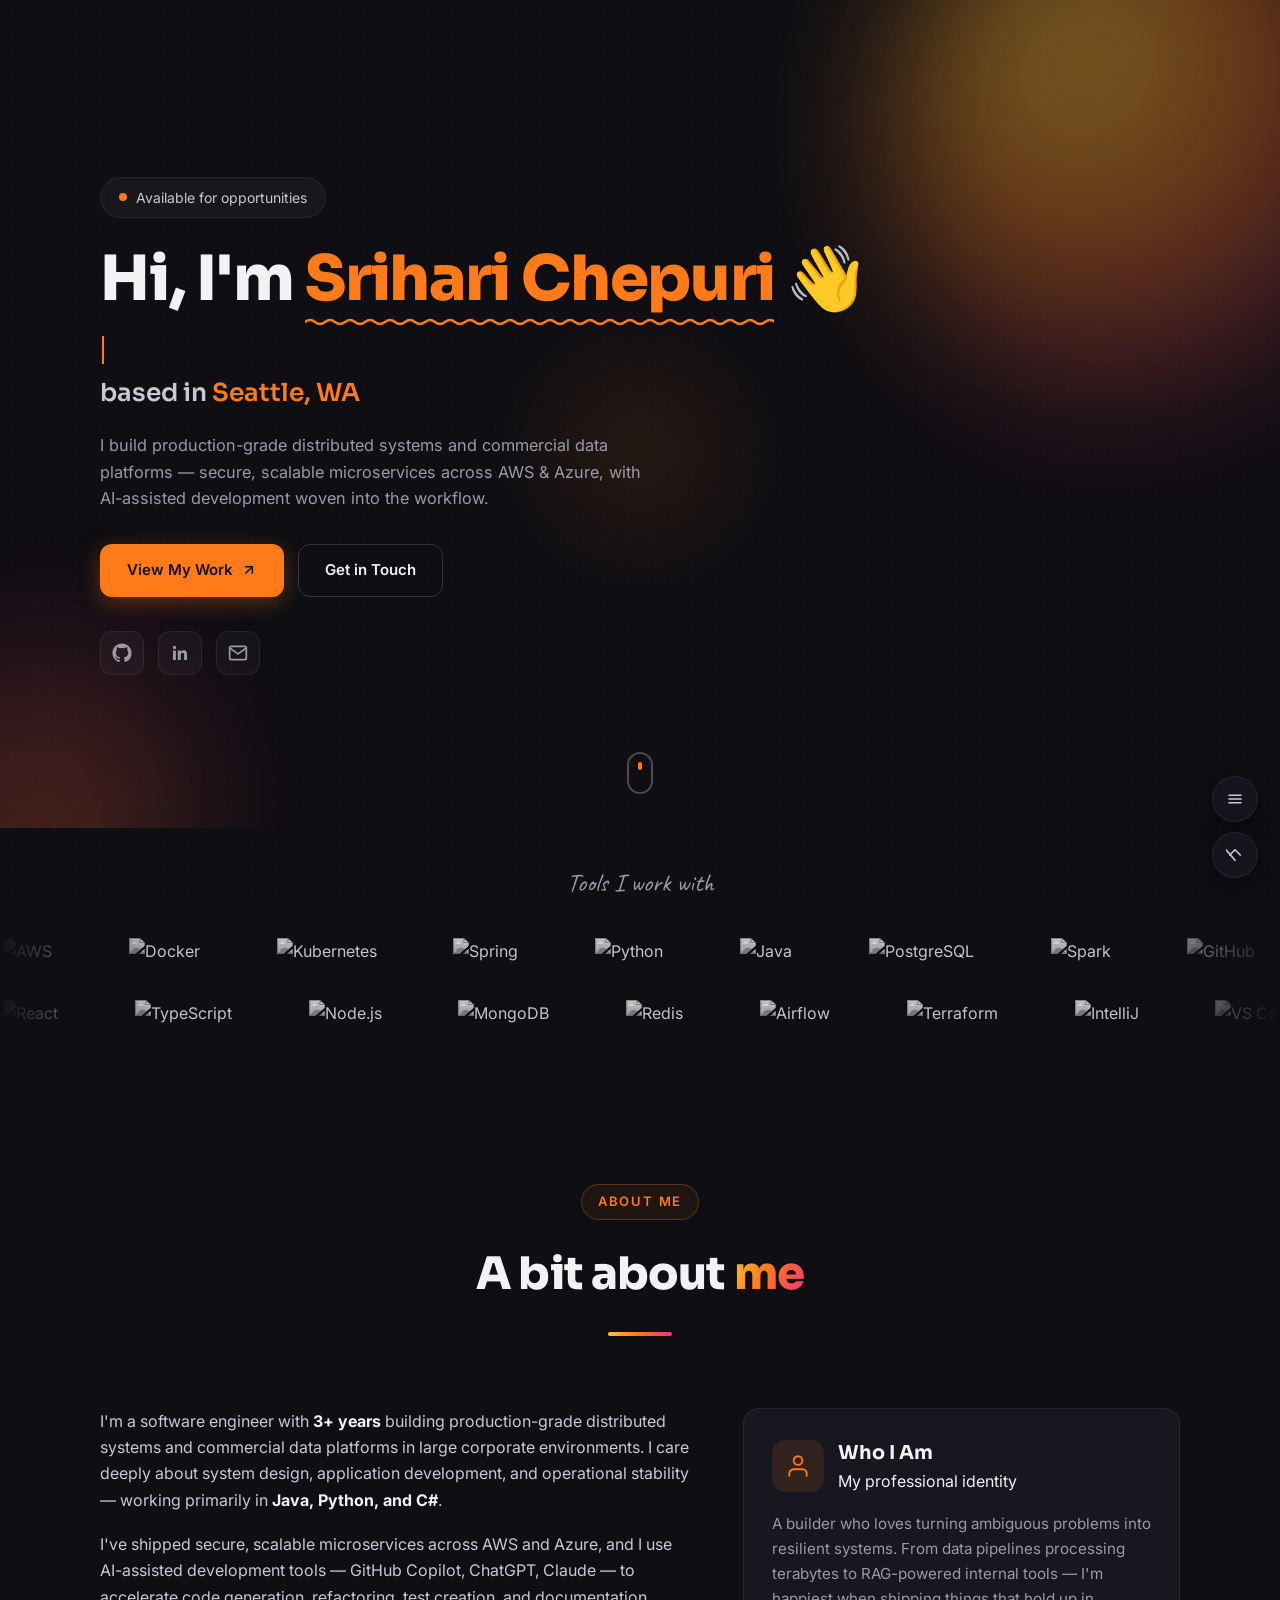
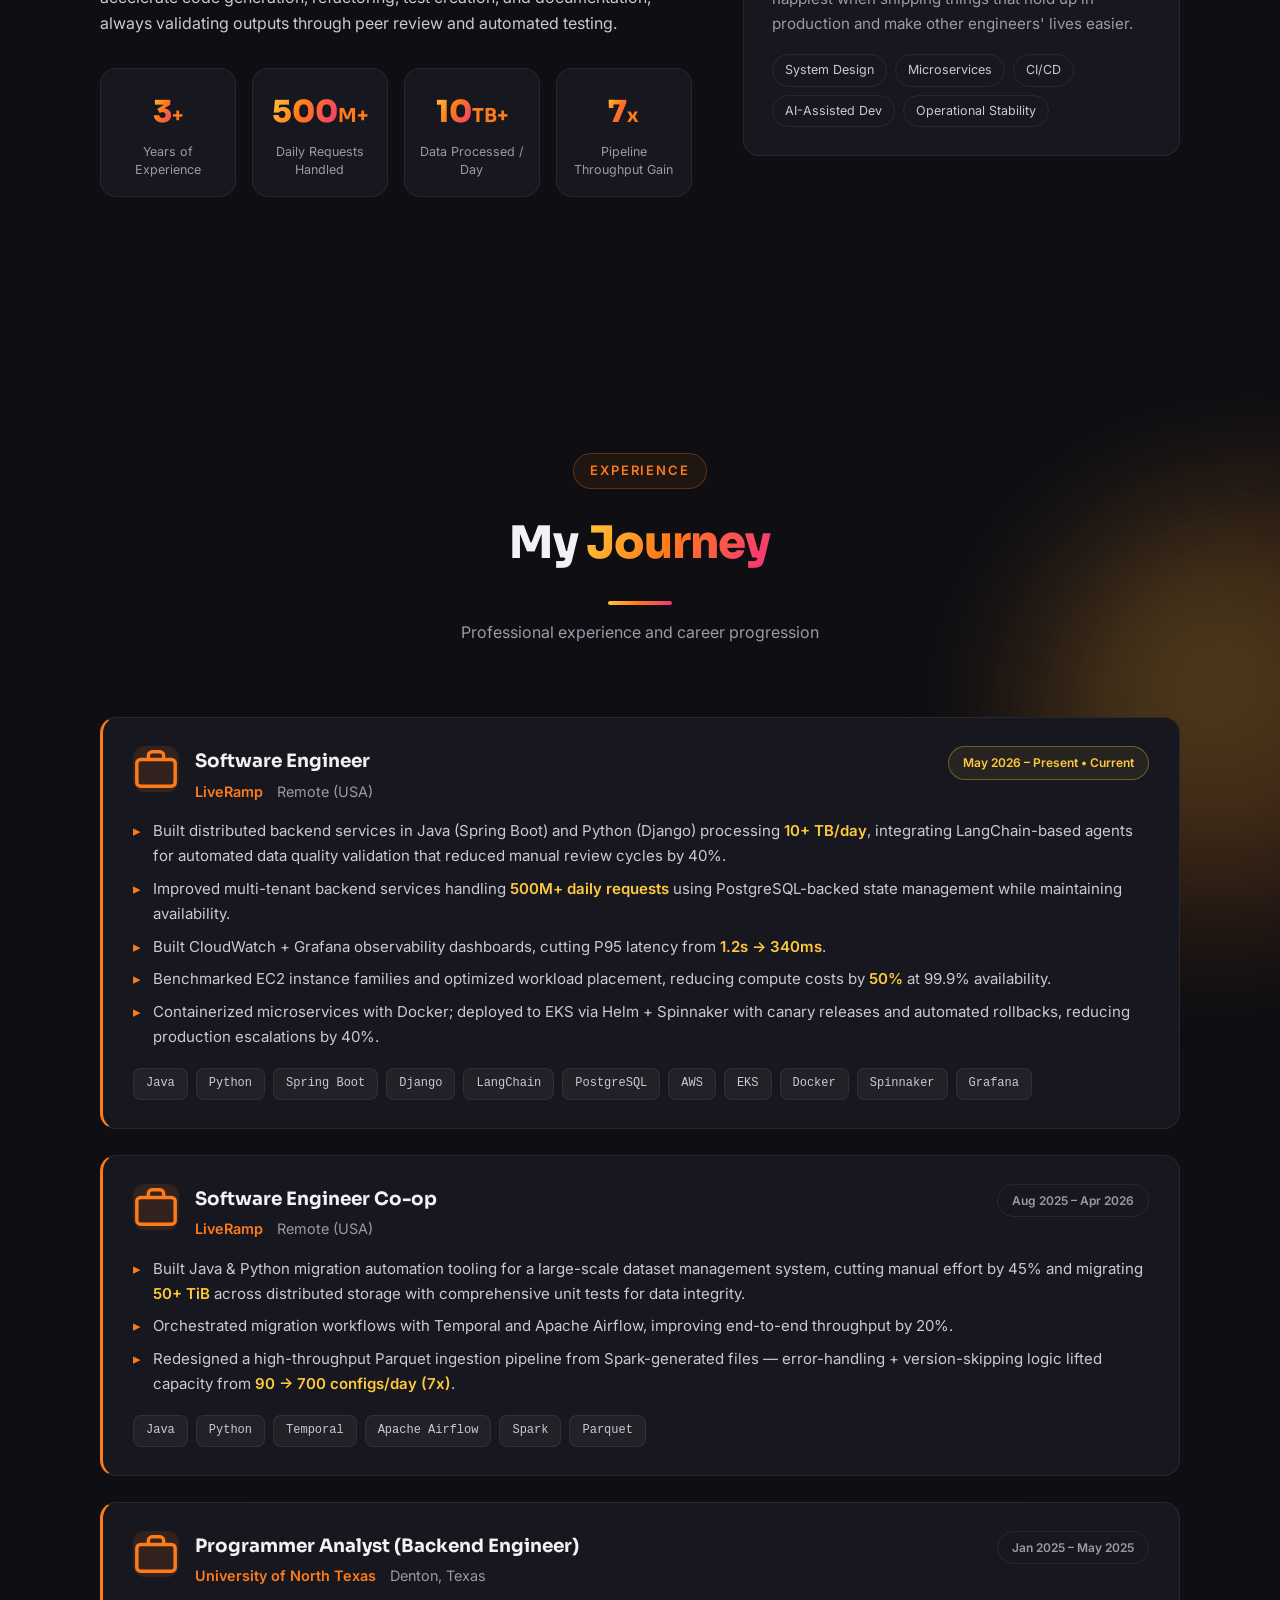
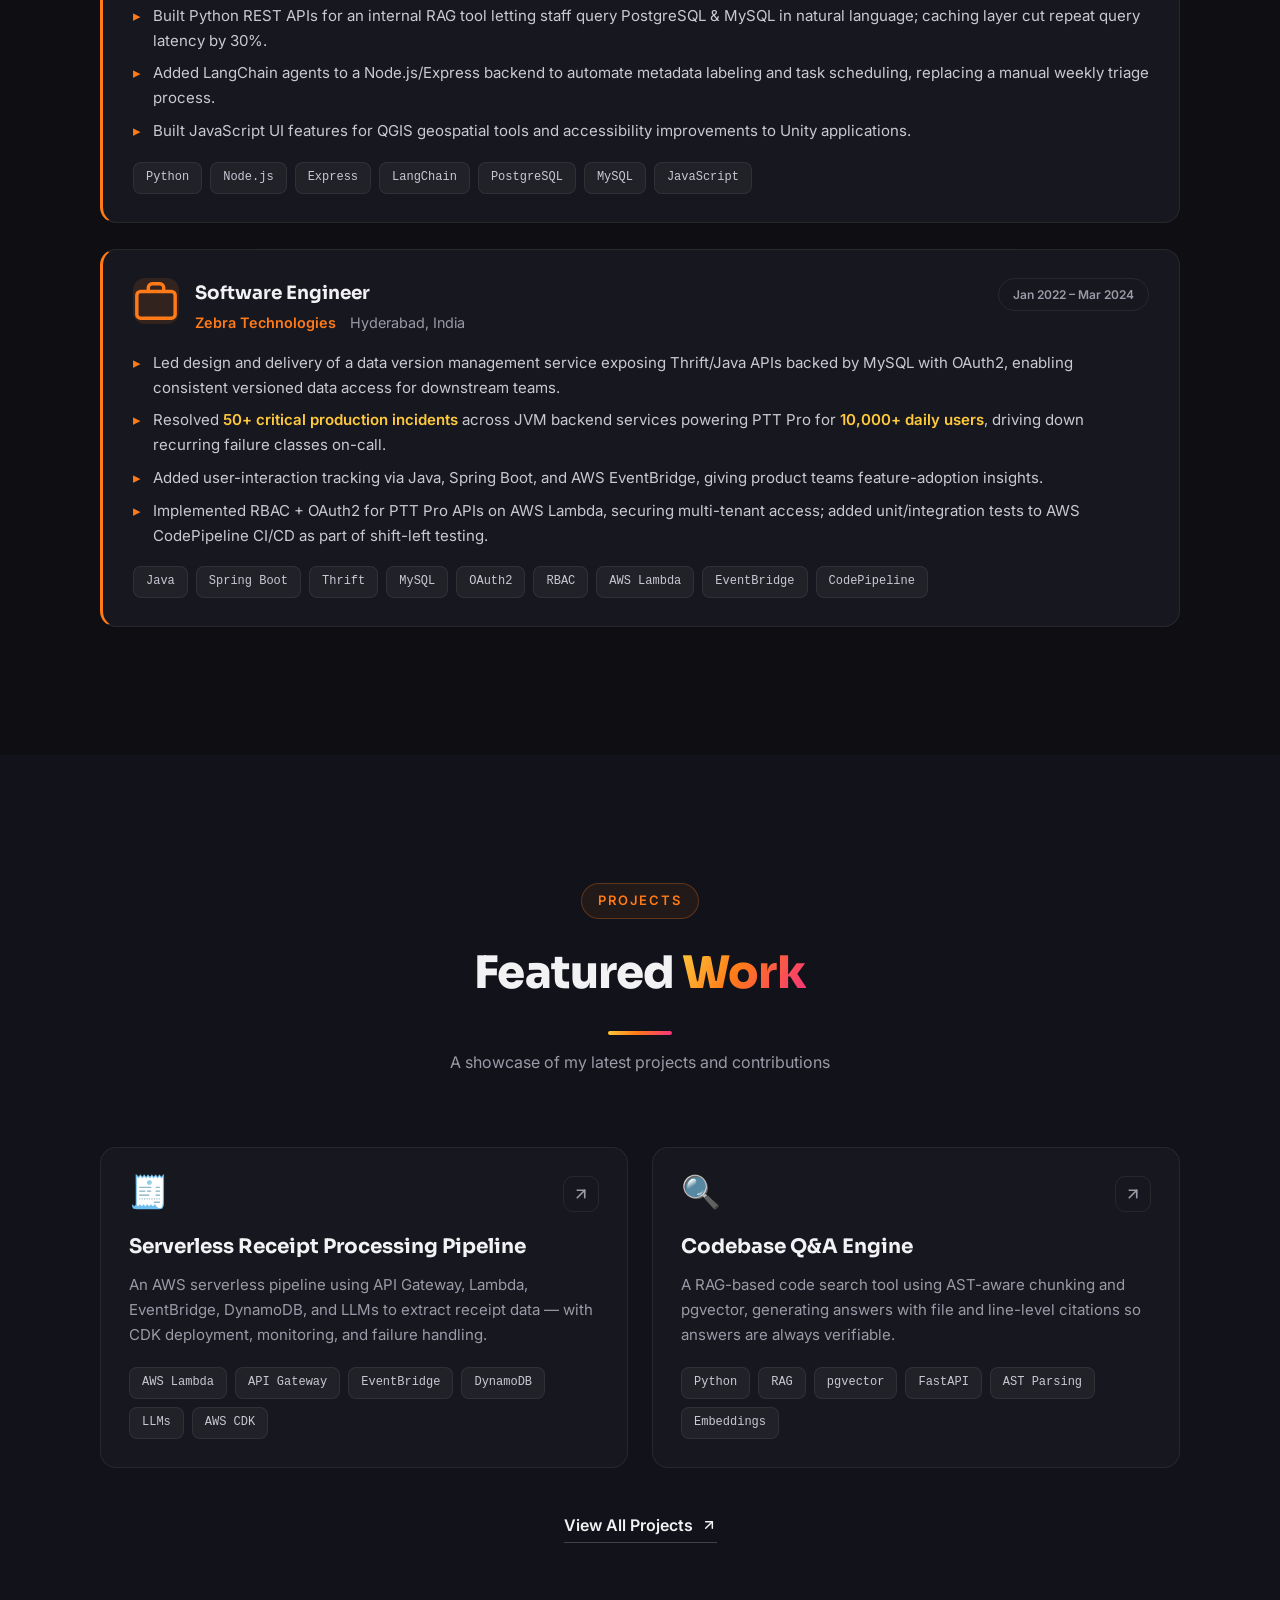
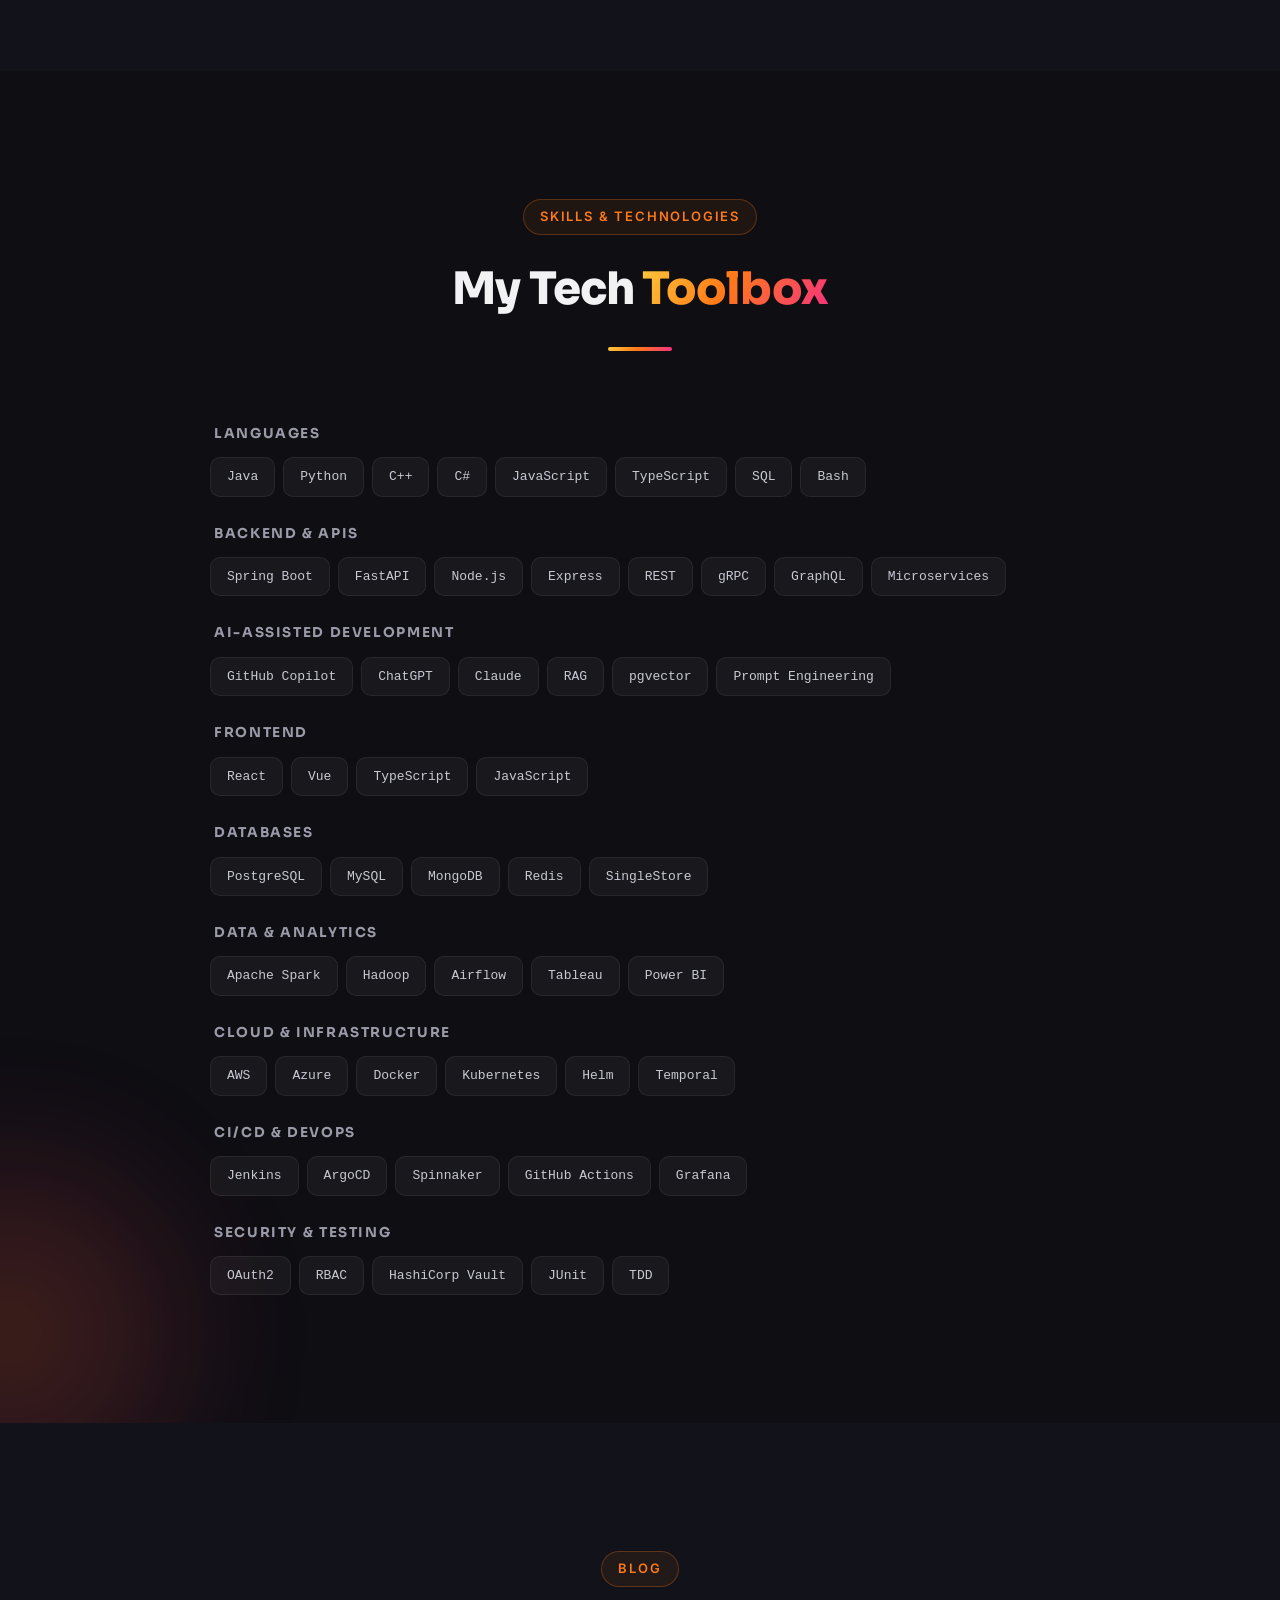
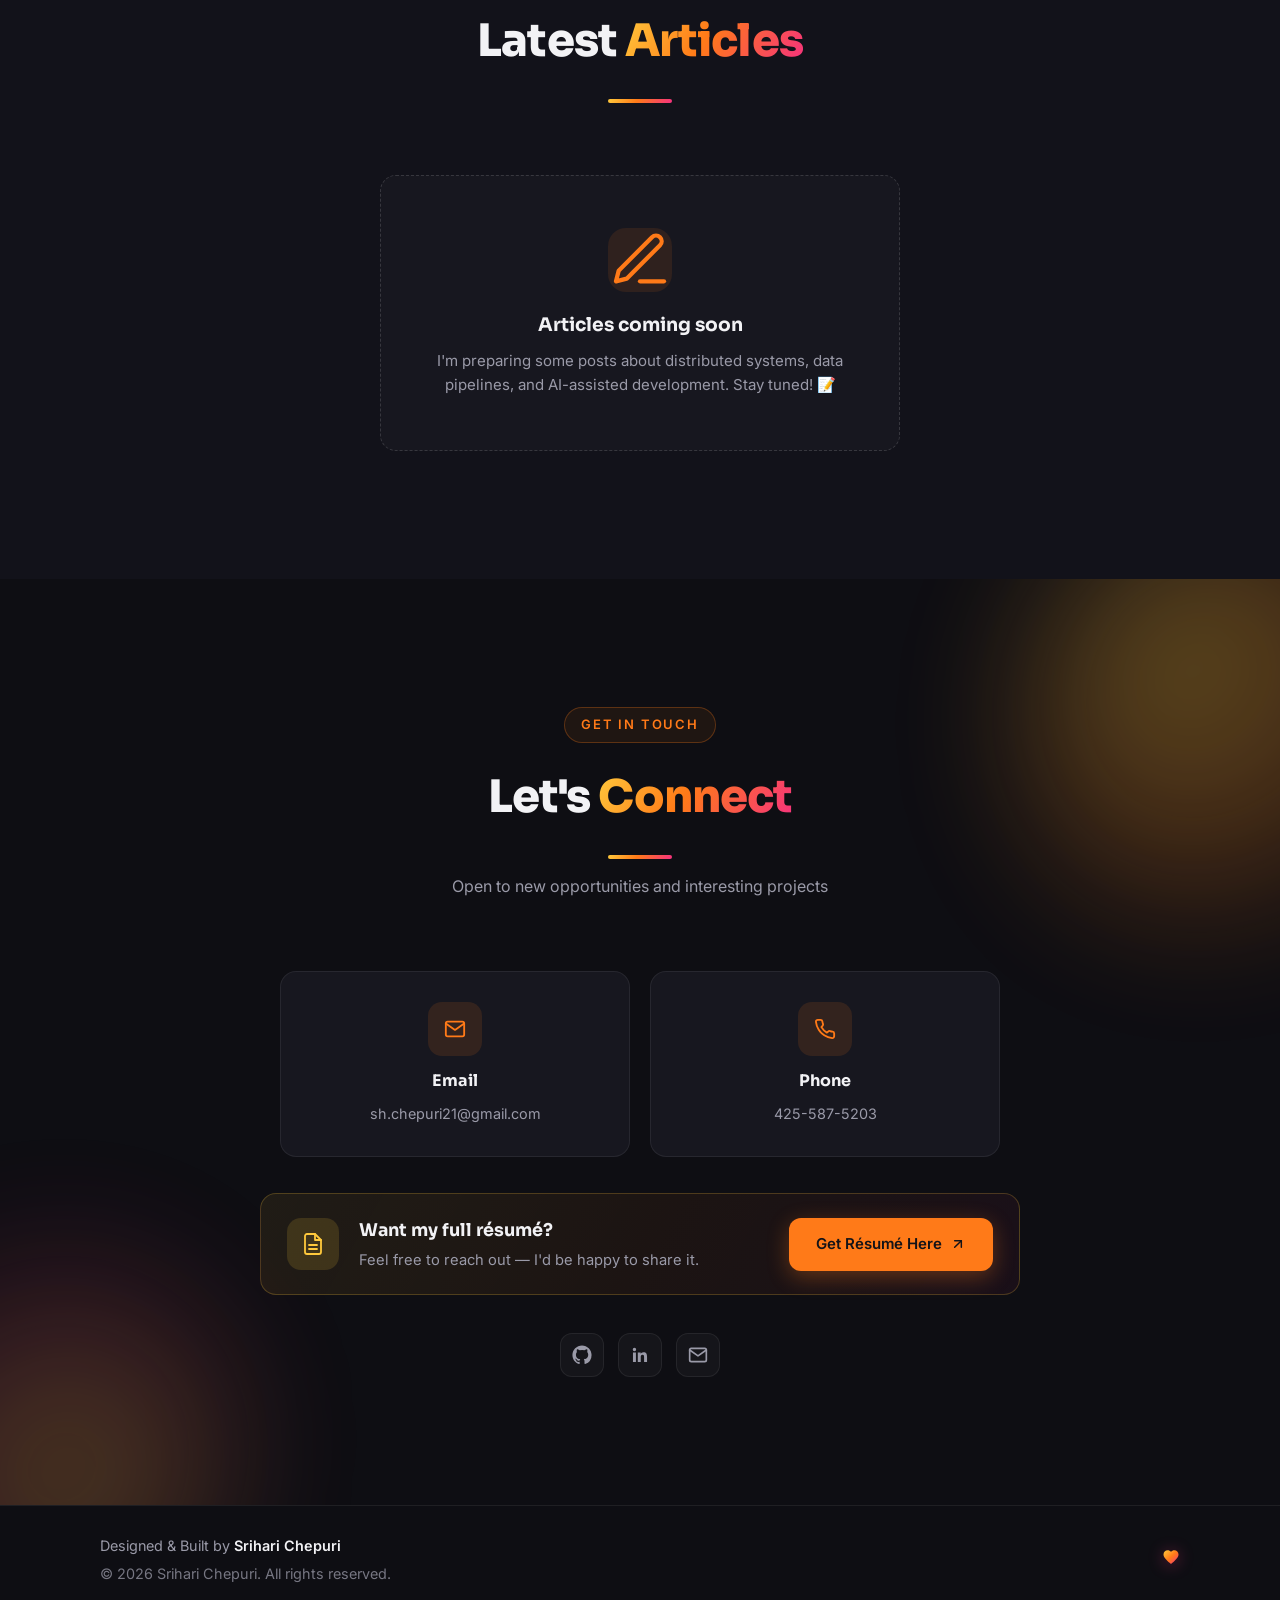
==== index.html @ 672c02c0 "Add personal portfolio website Dark-themed portfolio with: - Animated intro (hello → name morph) - I" ====
<!DOCTYPE html>
<html lang="en">
<head>
<meta charset="UTF-8" />
<meta name="viewport" content="width=device-width, initial-scale=1.0" />
<title>Srihari Chepuri — Software Engineer</title>
<meta name="description" content="Srihari Chepuri — Software Engineer building distributed systems, data platforms, and AI-powered developer tools." />
<link rel="preconnect" href="https://fonts.googleapis.com" />
<link rel="preconnect" href="https://fonts.gstatic.com" crossorigin />
<link href="https://fonts.googleapis.com/css2?family=Sora:wght@400;600;700;800&family=Inter:wght@400;500;600&family=Caveat:wght@600;700&family=Playfair+Display:ital,wght@1,500;1,600&display=swap" rel="stylesheet" />
<link rel="stylesheet" href="styles.css" />
<script src="https://cdn.jsdelivr.net/npm/three@0.160.0/build/three.min.js" defer></script>
<script src="main.js" defer></script>
</head>
<body>

<!-- ===================== INTRO OVERLAY ===================== -->
<div class="intro" id="intro" aria-hidden="true">
  <div class="intro-word">
    <span class="intro-hello">
      <span class="ih-char" style="--i:0">h</span><span class="ih-char" style="--i:1">e</span><span class="ih-char" style="--i:2">l</span><span class="ih-char" style="--i:3">l</span><span class="ih-char" style="--i:4">o</span><span class="ih-dot" style="--i:5">.</span>
    </span>
    <span class="intro-name">
      <span class="in-part in-first">Srihari</span>
      <span class="in-part in-last">Chepuri</span>
    </span>
  </div>
  <div class="intro-hint">click to skip</div>
  <div class="intro-curtain"></div>
</div>

<!-- cursor glow -->
<div class="cursor-glow" aria-hidden="true"></div>

<!-- scroll progress -->
<div class="scroll-progress" aria-hidden="true"><span></span></div>

<!-- ===================== HERO / PROFILE ===================== -->
<header class="hero" id="home">
  <div class="orb orb-hero-right" aria-hidden="true"></div>
  <div class="orb orb-hero-left" aria-hidden="true"></div>
  <canvas id="torus" aria-hidden="true"></canvas>

  <div class="container hero-inner">
    <div class="badge reveal">
      <span class="badge-dot"></span>
      Available for opportunities
    </div>

    <h1 class="hero-title reveal" data-delay="1">
      Hi, I'm <span class="accent"><span class="wiggle">Srihari Chepuri</span></span> <span class="wave">👋</span>
    </h1>

    <p class="hero-role reveal" data-delay="2">
      <span class="typed-wrap"><span id="typed"></span><span class="caret"></span></span><br/>
      based in <span class="accent-soft">Seattle, WA</span>
    </p>

    <p class="hero-blurb reveal" data-delay="2">
      I build production-grade distributed systems and commercial data platforms — secure, scalable
      microservices across AWS &amp; Azure, with AI-assisted development woven into the workflow.
    </p>

    <div class="hero-ctas reveal" data-delay="3">
      <a href="#projects" class="btn btn-primary">
        View My Work
        <svg viewBox="0 0 24 24" width="16" height="16" fill="none" stroke="currentColor" stroke-width="2.2" stroke-linecap="round" stroke-linejoin="round"><line x1="7" y1="17" x2="17" y2="7"/><polyline points="7 7 17 7 17 17"/></svg>
      </a>
      <a href="#contact" class="btn btn-ghost">Get in Touch</a>
    </div>

    <div class="socials reveal" data-delay="4">
      <a href="https://github.com/sriharichepuri21" target="_blank" rel="noopener" aria-label="GitHub" title="GitHub">
        <svg viewBox="0 0 24 24" width="20" height="20" fill="currentColor"><path d="M12 .5C5.65.5.5 5.65.5 12c0 5.08 3.29 9.39 7.86 10.91.58.11.79-.25.79-.55v-2.15c-3.2.7-3.87-1.36-3.87-1.36-.52-1.33-1.28-1.68-1.28-1.68-1.05-.72.08-.7.08-.7 1.16.08 1.77 1.19 1.77 1.19 1.03 1.77 2.7 1.26 3.36.96.1-.75.4-1.26.73-1.55-2.55-.29-5.23-1.28-5.23-5.68 0-1.26.45-2.29 1.19-3.1-.12-.29-.52-1.46.11-3.05 0 0 .97-.31 3.18 1.18a11.08 11.08 0 0 1 5.8 0c2.2-1.49 3.17-1.18 3.17-1.18.63 1.59.23 2.76.11 3.05.74.81 1.19 1.84 1.19 3.1 0 4.41-2.69 5.38-5.25 5.67.41.35.78 1.05.78 2.12v3.14c0 .3.2.67.8.55A11.51 11.51 0 0 0 23.5 12C23.5 5.65 18.35.5 12 .5z"/></svg>
      </a>
      <a href="https://www.linkedin.com/in/sri-hari-417b191a1" target="_blank" rel="noopener" aria-label="LinkedIn" title="LinkedIn">
        <svg viewBox="0 0 24 24" width="20" height="20" fill="currentColor"><path d="M20.45 20.45h-3.55v-5.57c0-1.33-.03-3.04-1.85-3.04-1.85 0-2.14 1.45-2.14 2.94v5.67H9.36V9h3.41v1.56h.05c.47-.9 1.63-1.85 3.36-1.85 3.6 0 4.27 2.37 4.27 5.46v6.28zM5.34 7.43a2.06 2.06 0 1 1 0-4.12 2.06 2.06 0 0 1 0 4.12zM7.12 20.45H3.56V9h3.56v11.45z"/></svg>
      </a>
      <a href="mailto:sh.chepuri21@gmail.com" aria-label="Email" title="Email">
        <svg viewBox="0 0 24 24" width="20" height="20" fill="none" stroke="currentColor" stroke-width="2" stroke-linecap="round" stroke-linejoin="round"><rect x="2" y="4" width="20" height="16" rx="2"/><polyline points="22,6 12,13 2,6"/></svg>
      </a>
    </div>
  </div>

  <a href="#about" class="scroll-hint" aria-label="Scroll down"><span></span></a>
</header>

<main>

<!-- ===================== TECH MARQUEE ===================== -->
<section class="marquee-section" aria-label="Tools I work with">
  <p class="marquee-label">Tools I work with</p>
  <div class="marquee marquee-left">
    <div class="marquee-track">
      <img src="https://cdn.simpleicons.org/amazonwebservices/c9c9d4" alt="AWS" loading="lazy"/>
      <img src="https://cdn.simpleicons.org/docker/c9c9d4" alt="Docker" loading="lazy"/>
      <img src="https://cdn.simpleicons.org/kubernetes/c9c9d4" alt="Kubernetes" loading="lazy"/>
      <img src="https://cdn.simpleicons.org/spring/c9c9d4" alt="Spring" loading="lazy"/>
      <img src="https://cdn.simpleicons.org/python/c9c9d4" alt="Python" loading="lazy"/>
      <img src="https://cdn.simpleicons.org/openjdk/c9c9d4" alt="Java" loading="lazy"/>
      <img src="https://cdn.simpleicons.org/postgresql/c9c9d4" alt="PostgreSQL" loading="lazy"/>
      <img src="https://cdn.simpleicons.org/apachespark/c9c9d4" alt="Spark" loading="lazy"/>
      <img src="https://cdn.simpleicons.org/github/c9c9d4" alt="GitHub" loading="lazy"/>
      <img src="https://cdn.simpleicons.org/gitlab/c9c9d4" alt="GitLab" loading="lazy"/>
      <img src="https://cdn.simpleicons.org/jenkins/c9c9d4" alt="Jenkins" loading="lazy"/>
      <img src="https://cdn.simpleicons.org/grafana/c9c9d4" alt="Grafana" loading="lazy"/>
    </div>
  </div>
  <div class="marquee marquee-right">
    <div class="marquee-track">
      <img src="https://cdn.simpleicons.org/react/c9c9d4" alt="React" loading="lazy"/>
      <img src="https://cdn.simpleicons.org/typescript/c9c9d4" alt="TypeScript" loading="lazy"/>
      <img src="https://cdn.simpleicons.org/nodedotjs/c9c9d4" alt="Node.js" loading="lazy"/>
      <img src="https://cdn.simpleicons.org/mongodb/c9c9d4" alt="MongoDB" loading="lazy"/>
      <img src="https://cdn.simpleicons.org/redis/c9c9d4" alt="Redis" loading="lazy"/>
      <img src="https://cdn.simpleicons.org/apacheairflow/c9c9d4" alt="Airflow" loading="lazy"/>
      <img src="https://cdn.simpleicons.org/terraform/c9c9d4" alt="Terraform" loading="lazy"/>
      <img src="https://cdn.simpleicons.org/intellijidea/c9c9d4" alt="IntelliJ" loading="lazy"/>
      <img src="https://cdn.simpleicons.org/visualstudiocode/c9c9d4" alt="VS Code" loading="lazy"/>
      <img src="https://cdn.simpleicons.org/githubactions/c9c9d4" alt="GH Actions" loading="lazy"/>
      <img src="https://cdn.simpleicons.org/helm/c9c9d4" alt="Helm" loading="lazy"/>
      <img src="https://cdn.simpleicons.org/microsoftazure/c9c9d4" alt="Azure" loading="lazy"/>
    </div>
  </div>
</section>

<!-- ===================== ABOUT ===================== -->
<section class="section" id="about">
  <div class="container">
    <div class="section-head reveal">
      <span class="label">About Me</span>
      <h2 class="section-title">A bit about <span class="grad-text">me</span></h2>
      <div class="title-rule"></div>
    </div>

    <div class="about-grid">
      <div class="about-text reveal">
        <p>
          I'm a software engineer with <strong>3+ years</strong> building production-grade distributed
          systems and commercial data platforms in large corporate environments. I care deeply about
          system design, application development, and operational stability — working primarily in
          <strong>Java, Python, and C#</strong>.
        </p>
        <p>
          I've shipped secure, scalable microservices across AWS and Azure, and I use AI-assisted
          development tools — GitHub Copilot, ChatGPT, Claude — to accelerate code generation,
          refactoring, test creation, and documentation, always validating outputs through peer
          review and automated testing.
        </p>
        <div class="about-stats">
          <div class="stat">
            <span class="stat-num grad-text" data-count="3">0</span><span class="stat-suffix">+</span>
            <span class="stat-label">Years of Experience</span>
          </div>
          <div class="stat">
            <span class="stat-num grad-text" data-count="500">0</span><span class="stat-suffix">M+</span>
            <span class="stat-label">Daily Requests Handled</span>
          </div>
          <div class="stat">
            <span class="stat-num grad-text" data-count="10">0</span><span class="stat-suffix">TB+</span>
            <span class="stat-label">Data Processed / Day</span>
          </div>
          <div class="stat">
            <span class="stat-num grad-text" data-count="7">0</span><span class="stat-suffix">x</span>
            <span class="stat-label">Pipeline Throughput Gain</span>
          </div>
        </div>
      </div>

      <div class="about-card reveal spot" data-delay="1">
        <div class="about-card-head">
          <span class="avatar">
            <svg viewBox="0 0 24 24" width="26" height="26" fill="none" stroke="currentColor" stroke-width="1.7" stroke-linecap="round" stroke-linejoin="round"><path d="M20 21v-2a4 4 0 0 0-4-4H8a4 4 0 0 0-4 4v2"/><circle cx="12" cy="7" r="4"/></svg>
          </span>
          <div>
            <h3>Who I Am</h3>
            <p class="muted">My professional identity</p>
          </div>
        </div>
        <p class="about-card-body">
          A builder who loves turning ambiguous problems into resilient systems. From data pipelines
          processing terabytes to RAG-powered internal tools — I'm happiest when shipping things
          that hold up in production and make other engineers' lives easier.
        </p>
        <div class="about-chips">
          <span>System Design</span>
          <span>Microservices</span>
          <span>CI/CD</span>
          <span>AI-Assisted Dev</span>
          <span>Operational Stability</span>
        </div>
      </div>
    </div>
  </div>
</section>

<!-- ===================== EXPERIENCE ===================== -->
<section class="section" id="experience">
  <div class="orb orb-exp" aria-hidden="true"></div>
  <div class="container">
    <div class="section-head reveal">
      <span class="label">Experience</span>
      <h2 class="section-title">My <span class="grad-text">Journey</span></h2>
      <div class="title-rule"></div>
      <p class="section-sub">Professional experience and career progression</p>
    </div>

    <div class="timeline">

      <article class="tl-card reveal spot">
        <div class="tl-top">
          <div class="tl-icon"><svg viewBox="0 0 24 24" fill="none" stroke="currentColor" stroke-width="1.8" stroke-linecap="round" stroke-linejoin="round"><rect x="2" y="7" width="20" height="14" rx="2"/><path d="M16 7V5a2 2 0 0 0-2-2h-4a2 2 0 0 0-2 2v2"/></svg></div>
          <div class="tl-head">
            <h3>Software Engineer</h3>
            <div class="tl-meta"><span class="company">LiveRamp</span><span class="loc">Remote (USA)</span></div>
          </div>
          <span class="tl-badge current">May 2026 – Present • Current</span>
        </div>
        <ul class="tl-points">
          <li>Built distributed backend services in Java (Spring Boot) and Python (Django) processing <strong>10+ TB/day</strong>, integrating LangChain-based agents for automated data quality validation that reduced manual review cycles by 40%.</li>
          <li>Improved multi-tenant backend services handling <strong>500M+ daily requests</strong> using PostgreSQL-backed state management while maintaining availability.</li>
          <li>Built CloudWatch + Grafana observability dashboards, cutting P95 latency from <strong>1.2s → 340ms</strong>.</li>
          <li>Benchmarked EC2 instance families and optimized workload placement, reducing compute costs by <strong>50%</strong> at 99.9% availability.</li>
          <li>Containerized microservices with Docker; deployed to EKS via Helm + Spinnaker with canary releases and automated rollbacks, reducing production escalations by 40%.</li>
        </ul>
        <div class="chips"><span>Java</span><span>Python</span><span>Spring Boot</span><span>Django</span><span>LangChain</span><span>PostgreSQL</span><span>AWS</span><span>EKS</span><span>Docker</span><span>Spinnaker</span><span>Grafana</span></div>
      </article>

      <article class="tl-card reveal spot">
        <div class="tl-top">
          <div class="tl-icon"><svg viewBox="0 0 24 24" fill="none" stroke="currentColor" stroke-width="1.8" stroke-linecap="round" stroke-linejoin="round"><rect x="2" y="7" width="20" height="14" rx="2"/><path d="M16 7V5a2 2 0 0 0-2-2h-4a2 2 0 0 0-2 2v2"/></svg></div>
          <div class="tl-head">
            <h3>Software Engineer Co-op</h3>
            <div class="tl-meta"><span class="company">LiveRamp</span><span class="loc">Remote (USA)</span></div>
          </div>
          <span class="tl-badge">Aug 2025 – Apr 2026</span>
        </div>
        <ul class="tl-points">
          <li>Built Java &amp; Python migration automation tooling for a large-scale dataset management system, cutting manual effort by 45% and migrating <strong>50+ TiB</strong> across distributed storage with comprehensive unit tests for data integrity.</li>
          <li>Orchestrated migration workflows with Temporal and Apache Airflow, improving end-to-end throughput by 20%.</li>
          <li>Redesigned a high-throughput Parquet ingestion pipeline from Spark-generated files — error-handling + version-skipping logic lifted capacity from <strong>90 → 700 configs/day (7x)</strong>.</li>
        </ul>
        <div class="chips"><span>Java</span><span>Python</span><span>Temporal</span><span>Apache Airflow</span><span>Spark</span><span>Parquet</span></div>
      </article>

      <article class="tl-card reveal spot">
        <div class="tl-top">
          <div class="tl-icon"><svg viewBox="0 0 24 24" fill="none" stroke="currentColor" stroke-width="1.8" stroke-linecap="round" stroke-linejoin="round"><rect x="2" y="7" width="20" height="14" rx="2"/><path d="M16 7V5a2 2 0 0 0-2-2h-4a2 2 0 0 0-2 2v2"/></svg></div>
          <div class="tl-head">
            <h3>Programmer Analyst (Backend Engineer)</h3>
            <div class="tl-meta"><span class="company">University of North Texas</span><span class="loc">Denton, Texas</span></div>
          </div>
          <span class="tl-badge">Jan 2025 – May 2025</span>
        </div>
        <ul class="tl-points">
          <li>Built Python REST APIs for an internal RAG tool letting staff query PostgreSQL &amp; MySQL in natural language; caching layer cut repeat query latency by 30%.</li>
          <li>Added LangChain agents to a Node.js/Express backend to automate metadata labeling and task scheduling, replacing a manual weekly triage process.</li>
          <li>Built JavaScript UI features for QGIS geospatial tools and accessibility improvements to Unity applications.</li>
        </ul>
        <div class="chips"><span>Python</span><span>Node.js</span><span>Express</span><span>LangChain</span><span>PostgreSQL</span><span>MySQL</span><span>JavaScript</span></div>
      </article>

      <article class="tl-card reveal spot">
        <div class="tl-top">
          <div class="tl-icon"><svg viewBox="0 0 24 24" fill="none" stroke="currentColor" stroke-width="1.8" stroke-linecap="round" stroke-linejoin="round"><rect x="2" y="7" width="20" height="14" rx="2"/><path d="M16 7V5a2 2 0 0 0-2-2h-4a2 2 0 0 0-2 2v2"/></svg></div>
          <div class="tl-head">
            <h3>Software Engineer</h3>
            <div class="tl-meta"><span class="company">Zebra Technologies</span><span class="loc">Hyderabad, India</span></div>
          </div>
          <span class="tl-badge">Jan 2022 – Mar 2024</span>
        </div>
        <ul class="tl-points">
          <li>Led design and delivery of a data version management service exposing Thrift/Java APIs backed by MySQL with OAuth2, enabling consistent versioned data access for downstream teams.</li>
          <li>Resolved <strong>50+ critical production incidents</strong> across JVM backend services powering PTT Pro for <strong>10,000+ daily users</strong>, driving down recurring failure classes on-call.</li>
          <li>Added user-interaction tracking via Java, Spring Boot, and AWS EventBridge, giving product teams feature-adoption insights.</li>
          <li>Implemented RBAC + OAuth2 for PTT Pro APIs on AWS Lambda, securing multi-tenant access; added unit/integration tests to AWS CodePipeline CI/CD as part of shift-left testing.</li>
        </ul>
        <div class="chips"><span>Java</span><span>Spring Boot</span><span>Thrift</span><span>MySQL</span><span>OAuth2</span><span>RBAC</span><span>AWS Lambda</span><span>EventBridge</span><span>CodePipeline</span></div>
      </article>

    </div>
  </div>
</section>

<!-- ===================== PROJECTS ===================== -->
<section class="section section-alt" id="projects">
  <div class="container">
    <div class="section-head reveal">
      <span class="label">Projects</span>
      <h2 class="section-title">Featured <span class="grad-text">Work</span></h2>
      <div class="title-rule"></div>
      <p class="section-sub">A showcase of my latest projects and contributions</p>
    </div>

    <div class="projects-grid">
      <article class="project-card reveal tilt spot">
        <div class="project-head">
          <span class="project-emoji">🧾</span>
          <a class="project-ext" href="https://github.com/sriharichepuri21" target="_blank" rel="noopener" aria-label="Open project">
            <svg viewBox="0 0 24 24" width="18" height="18" fill="none" stroke="currentColor" stroke-width="2.2" stroke-linecap="round" stroke-linejoin="round"><line x1="7" y1="17" x2="17" y2="7"/><polyline points="7 7 17 7 17 17"/></svg>
          </a>
        </div>
        <h3>Serverless Receipt Processing Pipeline</h3>
        <p>An AWS serverless pipeline using API Gateway, Lambda, EventBridge, DynamoDB, and LLMs to extract receipt data — with CDK deployment, monitoring, and failure handling.</p>
        <div class="chips"><span>AWS Lambda</span><span>API Gateway</span><span>EventBridge</span><span>DynamoDB</span><span>LLMs</span><span>AWS CDK</span></div>
      </article>

      <article class="project-card reveal tilt spot" data-delay="1">
        <div class="project-head">
          <span class="project-emoji">🔍</span>
          <a class="project-ext" href="https://github.com/sriharichepuri21" target="_blank" rel="noopener" aria-label="Open project">
            <svg viewBox="0 0 24 24" width="18" height="18" fill="none" stroke="currentColor" stroke-width="2.2" stroke-linecap="round" stroke-linejoin="round"><line x1="7" y1="17" x2="17" y2="7"/><polyline points="7 7 17 7 17 17"/></svg>
          </a>
        </div>
        <h3>Codebase Q&amp;A Engine</h3>
        <p>A RAG-based code search tool using AST-aware chunking and pgvector, generating answers with file and line-level citations so answers are always verifiable.</p>
        <div class="chips"><span>Python</span><span>RAG</span><span>pgvector</span><span>FastAPI</span><span>AST Parsing</span><span>Embeddings</span></div>
      </article>
    </div>

    <div class="view-all reveal">
      <a href="https://github.com/sriharichepuri21" target="_blank" rel="noopener">
        View All Projects
        <svg viewBox="0 0 24 24" width="16" height="16" fill="none" stroke="currentColor" stroke-width="2.2" stroke-linecap="round" stroke-linejoin="round"><line x1="7" y1="17" x2="17" y2="7"/><polyline points="7 7 17 7 17 17"/></svg>
      </a>
    </div>
  </div>
</section>

<!-- ===================== SKILLS ===================== -->
<section class="section" id="skills">
  <div class="orb orb-skills" aria-hidden="true"></div>
  <div class="container">
    <div class="section-head reveal">
      <span class="label">Skills &amp; Technologies</span>
      <h2 class="section-title">My Tech <span class="grad-text">Toolbox</span></h2>
      <div class="title-rule"></div>
    </div>

    <div class="skills-groups">
      <div class="skill-group reveal"><h4>Languages</h4><div class="chips big"><span>Java</span><span>Python</span><span>C++</span><span>C#</span><span>JavaScript</span><span>TypeScript</span><span>SQL</span><span>Bash</span></div></div>
      <div class="skill-group reveal"><h4>Backend &amp; APIs</h4><div class="chips big"><span>Spring Boot</span><span>FastAPI</span><span>Node.js</span><span>Express</span><span>REST</span><span>gRPC</span><span>GraphQL</span><span>Microservices</span></div></div>
      <div class="skill-group reveal"><h4>AI-Assisted Development</h4><div class="chips big"><span>GitHub Copilot</span><span>ChatGPT</span><span>Claude</span><span>RAG</span><span>pgvector</span><span>Prompt Engineering</span></div></div>
      <div class="skill-group reveal"><h4>Frontend</h4><div class="chips big"><span>React</span><span>Vue</span><span>TypeScript</span><span>JavaScript</span></div></div>
      <div class="skill-group reveal"><h4>Databases</h4><div class="chips big"><span>PostgreSQL</span><span>MySQL</span><span>MongoDB</span><span>Redis</span><span>SingleStore</span></div></div>
      <div class="skill-group reveal"><h4>Data &amp; Analytics</h4><div class="chips big"><span>Apache Spark</span><span>Hadoop</span><span>Airflow</span><span>Tableau</span><span>Power BI</span></div></div>
      <div class="skill-group reveal"><h4>Cloud &amp; Infrastructure</h4><div class="chips big"><span>AWS</span><span>Azure</span><span>Docker</span><span>Kubernetes</span><span>Helm</span><span>Temporal</span></div></div>
      <div class="skill-group reveal"><h4>CI/CD &amp; DevOps</h4><div class="chips big"><span>Jenkins</span><span>ArgoCD</span><span>Spinnaker</span><span>GitHub Actions</span><span>Grafana</span></div></div>
      <div class="skill-group reveal"><h4>Security &amp; Testing</h4><div class="chips big"><span>OAuth2</span><span>RBAC</span><span>HashiCorp Vault</span><span>JUnit</span><span>TDD</span></div></div>
    </div>
  </div>
</section>

<!-- ===================== BLOG ===================== -->
<section class="section section-alt" id="blog">
  <div class="container">
    <div class="section-head reveal">
      <span class="label">Blog</span>
      <h2 class="section-title">Latest <span class="grad-text">Articles</span></h2>
      <div class="title-rule"></div>
    </div>
    <div class="blog-empty reveal">
      <div class="blog-icon">
        <svg viewBox="0 0 24 24" fill="none" stroke="currentColor" stroke-width="1.6" stroke-linecap="round" stroke-linejoin="round"><path d="M12 20h9"/><path d="M16.5 3.5a2.12 2.12 0 0 1 3 3L7 19l-4 1 1-4L16.5 3.5z"/></svg>
      </div>
      <h3>Articles coming soon</h3>
      <p>I'm preparing some posts about distributed systems, data pipelines, and AI-assisted development. Stay tuned! 📝</p>
    </div>
  </div>
</section>

<!-- ===================== CONTACT ===================== -->
<section class="section" id="contact">
  <div class="orb orb-contact-r" aria-hidden="true"></div>
  <div class="orb orb-contact-l" aria-hidden="true"></div>
  <div class="container">
    <div class="section-head reveal">
      <span class="label">Get In Touch</span>
      <h2 class="section-title">Let's <span class="grad-text">Connect</span></h2>
      <div class="title-rule"></div>
      <p class="section-sub">Open to new opportunities and interesting projects</p>
    </div>

    <div class="contact-tiles">
      <a class="contact-tile reveal" href="mailto:sh.chepuri21@gmail.com">
        <span class="ct-icon">
          <svg viewBox="0 0 24 24" width="22" height="22" fill="none" stroke="currentColor" stroke-width="2" stroke-linecap="round" stroke-linejoin="round"><rect x="2" y="4" width="20" height="16" rx="2"/><polyline points="22,6 12,13 2,6"/></svg>
        </span>
        <span class="ct-label">Email</span>
        <span class="ct-value">sh.chepuri21@gmail.com</span>
      </a>
      <a class="contact-tile reveal" data-delay="1" href="tel:+14255875203">
        <span class="ct-icon">
          <svg viewBox="0 0 24 24" width="22" height="22" fill="none" stroke="currentColor" stroke-width="2" stroke-linecap="round" stroke-linejoin="round"><path d="M22 16.92v3a2 2 0 0 1-2.18 2 19.79 19.79 0 0 1-8.63-3.07 19.5 19.5 0 0 1-6-6 19.79 19.79 0 0 1-3.07-8.67A2 2 0 0 1 4.11 2h3a2 2 0 0 1 2 1.72c.12.9.34 1.79.66 2.64a2 2 0 0 1-.45 2.11L8.09 9.91a16 16 0 0 0 6 6l1.44-1.23a2 2 0 0 1 2.11-.45c.85.32 1.74.54 2.64.66A2 2 0 0 1 22 16.92z"/></svg>
        </span>
        <span class="ct-label">Phone</span>
        <span class="ct-value">425-587-5203</span>
      </a>
    </div>

    <div class="resume-callout reveal">
      <span class="rc-icon">
        <svg viewBox="0 0 24 24" width="24" height="24" fill="none" stroke="currentColor" stroke-width="1.8" stroke-linecap="round" stroke-linejoin="round"><path d="M14 2H6a2 2 0 0 0-2 2v16a2 2 0 0 0 2 2h12a2 2 0 0 0 2-2V8z"/><polyline points="14 2 14 8 20 8"/><line x1="16" y1="13" x2="8" y2="13"/><line x1="16" y1="17" x2="8" y2="17"/></svg>
      </span>
      <div class="rc-text">
        <h3>Want my full résumé?</h3>
        <p>Feel free to reach out — I'd be happy to share it.</p>
      </div>
      <a href="mailto:sh.chepuri21@gmail.com?subject=Résumé%20Request%20%E2%80%94%20Srihari%20Chepuri" class="btn btn-primary rc-btn">
        Get Résumé Here
        <svg viewBox="0 0 24 24" width="16" height="16" fill="none" stroke="currentColor" stroke-width="2.2" stroke-linecap="round" stroke-linejoin="round"><line x1="7" y1="17" x2="17" y2="7"/><polyline points="7 7 17 7 17 17"/></svg>
      </a>
    </div>

    <div class="socials contact-socials reveal">
      <a href="https://github.com/sriharichepuri21" target="_blank" rel="noopener" aria-label="GitHub"><svg viewBox="0 0 24 24" width="20" height="20" fill="currentColor"><path d="M12 .5C5.65.5.5 5.65.5 12c0 5.08 3.29 9.39 7.86 10.91.58.11.79-.25.79-.55v-2.15c-3.2.7-3.87-1.36-3.87-1.36-.52-1.33-1.28-1.68-1.28-1.68-1.05-.72.08-.7.08-.7 1.16.08 1.77 1.19 1.77 1.19 1.03 1.77 2.7 1.26 3.36.96.1-.75.4-1.26.73-1.55-2.55-.29-5.23-1.28-5.23-5.68 0-1.26.45-2.29 1.19-3.1-.12-.29-.52-1.46.11-3.05 0 0 .97-.31 3.18 1.18a11.08 11.08 0 0 1 5.8 0c2.2-1.49 3.17-1.18 3.17-1.18.63 1.59.23 2.76.11 3.05.74.81 1.19 1.84 1.19 3.1 0 4.41-2.69 5.38-5.25 5.67.41.35.78 1.05.78 2.12v3.14c0 .3.2.67.8.55A11.51 11.51 0 0 0 23.5 12C23.5 5.65 18.35.5 12 .5z"/></svg></a>
      <a href="https://www.linkedin.com/in/sri-hari-417b191a1" target="_blank" rel="noopener" aria-label="LinkedIn"><svg viewBox="0 0 24 24" width="20" height="20" fill="currentColor"><path d="M20.45 20.45h-3.55v-5.57c0-1.33-.03-3.04-1.85-3.04-1.85 0-2.14 1.45-2.14 2.94v5.67H9.36V9h3.41v1.56h.05c.47-.9 1.63-1.85 3.36-1.85 3.6 0 4.27 2.37 4.27 5.46v6.28zM5.34 7.43a2.06 2.06 0 1 1 0-4.12 2.06 2.06 0 0 1 0 4.12zM7.12 20.45H3.56V9h3.56v11.45z"/></svg></a>
      <a href="mailto:sh.chepuri21@gmail.com" aria-label="Email"><svg viewBox="0 0 24 24" width="20" height="20" fill="none" stroke="currentColor" stroke-width="2" stroke-linecap="round" stroke-linejoin="round"><rect x="2" y="4" width="20" height="16" rx="2"/><polyline points="22,6 12,13 2,6"/></svg></a>
    </div>
  </div>
</section>

</main>

<footer class="footer">
  <div class="container">
    <div class="footer-left">
      <p class="footer-brand">Designed &amp; Built by <a href="#home">Srihari Chepuri</a></p>
      <p class="footer-copy">© 2026 Srihari Chepuri. All rights reserved.</p>
    </div>
    <div class="heart">
      <svg viewBox="0 0 24 24" width="18" height="18" fill="url(#hgrad)"><defs><linearGradient id="hgrad" x1="0" y1="0" x2="1" y2="1"><stop offset="0" stop-color="#ffc93c"/><stop offset=".5" stop-color="#ff7a18"/><stop offset="1" stop-color="#f5317f"/></linearGradient></defs><path d="M12 21.35l-1.45-1.32C5.4 15.36 2 12.28 2 8.5 2 5.42 4.42 3 7.5 3c1.74 0 3.41.81 4.5 2.09C13.09 3.81 14.76 3 16.5 3 19.58 3 22 5.42 22 8.5c0 3.78-3.4 6.86-8.55 11.54L12 21.35z"/></svg>
    </div>
  </div>
</footer>

<!-- sticky bottom-right nav -->
<nav class="dock" aria-label="Quick navigation">
  <button class="dock-btn" id="dock-menu" aria-label="Menu" title="Menu">
    <svg viewBox="0 0 24 24" width="18" height="18" fill="none" stroke="currentColor" stroke-width="2.2" stroke-linecap="round"><line x1="4" y1="7" x2="20" y2="7"/><line x1="4" y1="12" x2="20" y2="12"/><line x1="4" y1="17" x2="20" y2="17"/></svg>
  </button>
  <button class="dock-btn" id="dock-top" aria-label="Back to top" title="Back to top">
    <svg viewBox="0 0 24 24" width="18" height="18" fill="none" stroke="currentColor" stroke-width="2.2" stroke-linecap="round" stroke-linejoin="round"><line x1="12" y1="19" y2="5"/><polyline points="5 12 12 5 19 12"/></svg>
  </button>
</nav>

<!-- dock menu overlay -->
<div class="dock-overlay" id="dock-overlay" aria-hidden="true">
  <a href="#about">About</a>
  <a href="#experience">Experience</a>
  <a href="#projects">Projects</a>
  <a href="#skills">Skills</a>
  <a href="#blog">Blog</a>
  <a href="#contact">Contact</a>
</div>

</body>
</html>
---- styles.css ----
/* ============================================================
   Srihari Chepuri — Portfolio
   Dark theme, orange/rust gradient orbs, iPortfolio-inspired
   ============================================================ */

:root {
  --bg: #0e0e13;
  --bg-alt: #12121a;
  --surface: #17171f;
  --surface-2: #1d1d28;
  --border: rgba(255, 255, 255, 0.07);
  --text: #f2f2f5;
  --text-soft: #c9c9d4;
  --muted: #9a9aa8;
  --orange: #ff7a18;
  --amber: #ffc93c;
  --pink: #f5317f;
  --grad: linear-gradient(120deg, #ffc93c 0%, #ff7a18 45%, #f5317f 100%);
  --ring-grad: radial-gradient(circle at 30% 30%, rgba(255, 201, 60, 0.35), rgba(255, 122, 24, 0.18) 45%, rgba(245, 49, 127, 0.10) 70%, transparent 72%);
  --radius: 16px;
  --gap: clamp(1rem, 2vw, 1.5rem);
  --font-display: "Sora", sans-serif;
  --font-body: "Inter", sans-serif;
}

* { margin: 0; padding: 0; box-sizing: border-box; }

html { scroll-behavior: smooth; }

body {
  background: var(--bg);
  color: var(--text);
  font-family: var(--font-body);
  font-size: 16px;
  line-height: 1.65;
  overflow-x: hidden;
  -webkit-font-smoothing: antialiased;
}

/* subtle grain */
body::before {
  content: "";
  position: fixed; inset: 0;
  background-image: radial-gradient(rgba(255,255,255,0.025) 1px, transparent 1px);
  background-size: 22px 22px;
  pointer-events: none;
  z-index: 0;
}

::selection { background: rgba(255, 122, 24, 0.35); }

/* ---------- scrollbar ---------- */
::-webkit-scrollbar { width: 10px; }
::-webkit-scrollbar-track { background: var(--bg); }
::-webkit-scrollbar-thumb { background: #2b2b38; border-radius: 8px; }
::-webkit-scrollbar-thumb:hover { background: #3a3a4c; }

.container { width: min(1080px, 92%); margin: 0 auto; position: relative; z-index: 1; }

/* ---------- gradient text ---------- */
.grad-text {
  background: var(--grad);
  -webkit-background-clip: text;
  background-clip: text;
  color: transparent;
}
.accent { color: var(--text); position: relative; }
.accent .wiggle { color: var(--orange); position: relative; }
.accent-soft { color: var(--orange); font-weight: 600; }

/* wiggly underline under hero name */
.wiggle::after {
  content: "";
  position: absolute;
  left: 0; right: 0; bottom: -8px;
  height: 8px;
  background: url("data:image/svg+xml,%3Csvg xmlns='http://www.w3.org/2000/svg' width='40' height='8' viewBox='0 0 40 8'%3E%3Cpath d='M0 4 Q5 0 10 4 T20 4 T30 4 T40 4' fill='none' stroke='%23ff7a18' stroke-width='2.4' stroke-linecap='round'/%3E%3C/svg%3E") repeat-x;
  background-size: 40px 8px;
  animation: wiggleMove 1.6s linear infinite;
}
@keyframes wiggleMove { to { background-position-x: 40px; } }

/* ---------- orbs ---------- */
.orb {
  position: absolute;
  border-radius: 50%;
  filter: blur(70px);
  pointer-events: none;
  z-index: 0;
  opacity: 0.85;
}
.orb-hero-right {
  width: 560px; height: 560px;
  top: -140px; right: -160px;
  background: radial-gradient(circle at 35% 35%, rgba(255,201,60,.55), rgba(255,122,24,.4) 40%, rgba(245,49,127,.25) 65%, rgba(245,49,127,0) 72%);
  animation: float 9s ease-in-out infinite;
}
.orb-hero-left {
  width: 380px; height: 380px;
  bottom: -160px; left: -180px;
  background: radial-gradient(circle at 60% 60%, rgba(255,122,24,.32), rgba(245,49,127,.18) 55%, transparent 70%);
  animation: float 11s ease-in-out infinite reverse;
}
.orb-exp {
  width: 480px; height: 480px;
  top: 8%; right: -220px;
  background: radial-gradient(circle at 40% 40%, rgba(255,201,60,.35), rgba(255,122,24,.22) 50%, transparent 70%);
  animation: float 10s ease-in-out infinite;
}
.orb-skills {
  width: 420px; height: 420px;
  bottom: -120px; left: -200px;
  background: radial-gradient(circle at 50% 50%, rgba(255,122,24,.28), rgba(245,49,127,.15) 55%, transparent 70%);
  animation: float 12s ease-in-out infinite reverse;
}
.orb-contact-r {
  width: 460px; height: 460px;
  top: -80px; right: -200px;
  background: radial-gradient(circle at 35% 35%, rgba(255,201,60,.4), rgba(255,122,24,.25) 50%, transparent 70%);
  animation: float 9.5s ease-in-out infinite;
}
.orb-contact-l {
  width: 420px; height: 420px;
  bottom: -140px; left: -180px;
  background: radial-gradient(circle at 60% 60%, rgba(255,201,60,.32), rgba(245,49,127,.18) 55%, transparent 70%);
  animation: float 11.5s ease-in-out infinite reverse;
}
@keyframes float {
  0%, 100% { transform: translateY(0) translateX(0) scale(1); }
  50% { transform: translateY(-24px) translateX(10px) scale(1.04); }
}

/* ============================================================
   INTRO OVERLAY — "hello." morphs into "Srihari Chepuri"
   ============================================================ */
.intro {
  position: fixed; inset: 0;
  z-index: 100;
  display: grid; place-items: center;
  background: var(--bg);
  transition: opacity .8s ease .1s, visibility 0s linear 1s;
}
.intro.done { opacity: 0; visibility: hidden; pointer-events: none; }

.intro-word {
  position: relative;
  display: grid; place-items: center;
  width: min(90vw, 700px);
  height: 160px;
  z-index: 2;
}

/* --- "hello." handwritten --- */
.intro-hello {
  grid-area: 1/1;
  font-family: "Caveat", cursive;
  font-weight: 700;
  font-size: clamp(4rem, 12vw, 7.5rem);
  color: var(--text);
  display: inline-flex;
}
.ih-char, .ih-dot {
  display: inline-block;
  opacity: 0;
  transform: translateY(34px) rotate(-6deg);
  animation: charIn .55s cubic-bezier(.34,1.56,.64,1) forwards;
  animation-delay: calc(.28s + var(--i) * .13s);
}
.ih-dot { color: var(--orange); }
@keyframes charIn {
  to { opacity: 1; transform: translateY(0) rotate(0deg); }
}
.intro-hello { animation: helloOut .5s cubic-bezier(.7,0,.84,0) 1.85s forwards; }
@keyframes helloOut {
  to { opacity: 0; transform: translateY(-26px) scale(.94); filter: blur(6px); }
}

/* --- "Srihari Chepuri" --- */
.intro-name {
  grid-area: 1/1;
  display: inline-flex; gap: .35em; flex-wrap: wrap; justify-content: center;
  font-family: var(--font-display);
  font-weight: 800;
  letter-spacing: -0.02em;
  font-size: clamp(2.4rem, 8vw, 5rem);
  white-space: nowrap;
}
.in-part {
  opacity: 0;
  transform: translateY(30px) scale(.9);
  filter: blur(10px);
  animation: nameIn .7s cubic-bezier(.22,.9,.32,1.2) forwards;
}
.in-first { animation-delay: 2.35s; }
.in-last {
  animation-delay: 2.5s;
  background: var(--grad);
  -webkit-background-clip: text; background-clip: text;
  color: transparent;
}
@keyframes nameIn {
  to { opacity: 1; transform: translateY(0) scale(1); filter: blur(0); }
}
.intro-name { animation: nameOut .45s cubic-bezier(.7,0,.84,0) 3.4s forwards; }
@keyframes nameOut {
  to { opacity: 0; transform: translateY(-20px) scale(.96); filter: blur(6px); }
}

.intro-hint {
  position: absolute; bottom: 8vh; left: 50%;
  transform: translateX(-50%);
  font-size: 12px; letter-spacing: .18em; text-transform: uppercase;
  color: var(--muted);
  opacity: 0;
  animation: fadeIn .6s ease 2.2s forwards;
  z-index: 2;
}
@keyframes fadeIn { to { opacity: .7; } }

/* curtain accent sweep */
.intro-curtain {
  position: absolute; inset: 0;
  background: var(--grad);
  transform: translateY(101%);
  animation: curtain .7s cubic-bezier(.76,0,.24,1) 3.55s forwards;
  z-index: 3;
  opacity: .14;
}
@keyframes curtain {
  to { transform: translateY(-101%); }
}

/* while intro plays, keep hero hidden slightly */
body.intro-lock { overflow: hidden; }
body.intro-lock .hero-inner, body.intro-lock .scroll-hint { opacity: 0; }
body.intro-lock.intro-finished .hero-inner, body.intro-lock.intro-finished .scroll-hint {
  opacity: 1;
  transition: opacity .6s ease;
}

/* ============================================================
   TECH MARQUEE — infinite logo scroll
   ============================================================ */
.marquee-section {
  padding: 34px 0 8px;
  position: relative;
  z-index: 1;
}
.marquee-label {
  text-align: center;
  font-family: "Caveat", cursive;
  font-size: 1.6rem;
  color: var(--muted);
  margin-bottom: 20px;
}
.marquee {
  overflow: hidden;
  -webkit-mask-image: linear-gradient(90deg, transparent, #000 12%, #000 88%, transparent);
  mask-image: linear-gradient(90deg, transparent, #000 12%, #000 88%, transparent);
  padding: 14px 0;
}
.marquee-track {
  display: flex;
  align-items: center;
  gap: clamp(48px, 6vw, 84px);
  width: max-content;
  animation: marqueeL 38s linear infinite;
}
.marquee-right .marquee-track { animation: marqueeR 42s linear infinite; }
.marquee:hover .marquee-track { animation-play-state: paused; }

.marquee-track img {
  height: 34px;
  width: auto;
  opacity: .8;
  filter: grayscale(1);
  transition: filter .3s, transform .3s, opacity .3s;
}
.marquee-track img:hover {
  filter: grayscale(0);
  opacity: 1;
  transform: scale(1.18) translateY(-2px);
}
@keyframes marqueeL {
  from { transform: translateX(0); }
  to { transform: translateX(-50%); }
}
@keyframes marqueeR {
  from { transform: translateX(-50%); }
  to { transform: translateX(0); }
}

/* ---------- card spotlight hover (cursor-following glow) ---------- */
.spot {
  position: relative;
  overflow: hidden;
}
.spot::after {
  content: "";
  position: absolute; inset: 0;
  border-radius: inherit;
  background: radial-gradient(420px circle at var(--mx, 50%) var(--my, 50%),
    rgba(255, 122, 24, 0.10), transparent 42%);
  opacity: 0;
  transition: opacity .3s;
  pointer-events: none;
}
.spot:hover::after { opacity: 1; }

/* ---------- hero interactive extras ---------- */
.socials a, .btn { will-change: transform; }

/* ---------- cursor glow ---------- */
.cursor-glow {
  position: fixed;
  width: 340px; height: 340px;
  border-radius: 50%;
  background: radial-gradient(circle, rgba(255,122,24,0.10), transparent 65%);
  pointer-events: none;
  z-index: 2;
  top: 0; left: 0;
  transform: translate(-50%, -50%);
  transition: opacity .3s;
}
@media (hover: none) { .cursor-glow { display: none; } }

/* ---------- scroll progress ---------- */
.scroll-progress {
  position: fixed; top: 0; left: 0; right: 0;
  height: 3px; z-index: 60;
  background: transparent;
}
.scroll-progress span {
  display: block; height: 100%; width: 0%;
  background: var(--grad);
}

/* ---------- hero ---------- */
.hero {
  position: relative;
  min-height: 92vh;
  display: flex; align-items: center;
  padding: 96px 0 72px;
  overflow: hidden;
}
#torus {
  position: absolute; inset: 0;
  width: 100%; height: 100%;
  z-index: 0; opacity: 0.55;
  pointer-events: none;
}
.hero-inner { position: relative; z-index: 2; }

.badge {
  display: inline-flex; align-items: center; gap: 9px;
  padding: 8px 18px;
  border-radius: 999px;
  border: 1px solid var(--border);
  background: rgba(255,255,255,0.04);
  font-size: 14px;
  color: var(--text-soft);
  margin-bottom: 26px;
  backdrop-filter: blur(6px);
}
.badge-dot {
  width: 8px; height: 8px; border-radius: 50%;
  background: var(--orange);
  box-shadow: 0 0 0 0 rgba(255,122,24,.6);
  animation: pulse 1.8s ease-out infinite;
}
@keyframes pulse {
  0% { box-shadow: 0 0 0 0 rgba(255,122,24,.55); }
  100% { box-shadow: 0 0 0 10px rgba(255,122,24,0); }
}

.hero-title {
  font-family: var(--font-display);
  font-size: clamp(2.4rem, 5.6vw, 3.9rem);
  font-weight: 800;
  letter-spacing: -0.02em;
  line-height: 1.12;
  margin-bottom: 18px;
}
.wave { display: inline-block; animation: wave 2.2s ease-in-out infinite; transform-origin: 70% 70%; }
@keyframes wave {
  0%,60%,100% { transform: rotate(0deg); }
  10% { transform: rotate(14deg); } 20% { transform: rotate(-8deg); }
  30% { transform: rotate(12deg); } 40% { transform: rotate(-6deg); } 50% { transform: rotate(8deg); }
}

.hero-role {
  font-family: var(--font-display);
  font-size: clamp(1.15rem, 2.6vw, 1.55rem);
  font-weight: 600;
  color: var(--text-soft);
  margin-bottom: 18px;
}
.typed-wrap { color: var(--text); }
.caret {
  display: inline-block; width: 2px; height: 1.1em;
  background: var(--orange);
  vertical-align: -0.15em; margin-left: 2px;
  animation: blink 1s step-end infinite;
}
@keyframes blink { 50% { opacity: 0; } }

.hero-blurb {
  max-width: 560px;
  color: var(--muted);
  font-size: 1.02rem;
  margin-bottom: 32px;
}

.hero-ctas { display: flex; gap: 14px; flex-wrap: wrap; margin-bottom: 34px; }

.btn {
  display: inline-flex; align-items: center; gap: 8px;
  padding: 13px 26px;
  border-radius: 12px;
  font-weight: 600; font-size: 15px;
  text-decoration: none;
  cursor: pointer;
  transition: transform .25s cubic-bezier(.34,1.56,.64,1), box-shadow .25s, background .25s;
  border: 1px solid transparent;
}
.btn-primary {
  background: var(--orange);
  color: #131318;
  box-shadow: 0 6px 22px rgba(255,122,24,.32);
}
.btn-primary:hover { transform: translateY(-3px); box-shadow: 0 12px 30px rgba(255,122,24,.45); background: #ff8a33; }
.btn-ghost {
  background: transparent;
  color: var(--text);
  border-color: rgba(255,255,255,.16);
}
.btn-ghost:hover { transform: translateY(-3px); border-color: var(--orange); color: var(--orange); }

.socials { display: flex; gap: 14px; }
.socials a {
  display: grid; place-items: center;
  width: 44px; height: 44px;
  border-radius: 12px;
  border: 1px solid var(--border);
  background: rgba(255,255,255,.03);
  color: var(--muted);
  transition: all .25s;
}
.socials a:hover {
  color: var(--orange);
  border-color: rgba(255,122,24,.5);
  transform: translateY(-4px);
  box-shadow: 0 10px 24px rgba(255,122,24,.18);
}

.scroll-hint {
  position: absolute; bottom: 34px; left: 50%;
  transform: translateX(-50%);
  width: 26px; height: 42px;
  border: 2px solid rgba(255,255,255,.25);
  border-radius: 14px;
  z-index: 2;
}
.scroll-hint span {
  position: absolute; top: 8px; left: 50%;
  width: 4px; height: 8px; margin-left: -2px;
  background: var(--orange); border-radius: 2px;
  animation: scrollDot 1.8s ease-in-out infinite;
}
@keyframes scrollDot {
  0% { transform: translateY(0); opacity: 1; }
  70% { transform: translateY(14px); opacity: 0; }
  100% { transform: translateY(14px); opacity: 0; }
}

/* ---------- sections ---------- */
.section {
  position: relative;
  padding: clamp(80px, 10vw, 130px) 0;
  overflow: hidden;
}
.section-alt { background: var(--bg-alt); }

.section-head { text-align: center; margin-bottom: clamp(48px, 6vw, 72px); }
.label {
  display: inline-block;
  font-size: 13px; font-weight: 600;
  letter-spacing: 0.14em; text-transform: uppercase;
  color: var(--orange);
  padding: 6px 16px;
  border-radius: 999px;
  border: 1px solid rgba(255,122,24,.28);
  background: rgba(255,122,24,.07);
  margin-bottom: 18px;
}
.section-title {
  font-family: var(--font-display);
  font-size: clamp(1.9rem, 4.2vw, 2.8rem);
  font-weight: 800;
  letter-spacing: -0.02em;
}
.title-rule {
  width: 64px; height: 4px;
  margin: 20px auto 0;
  border-radius: 4px;
  background: var(--grad);
}
.section-sub { margin-top: 14px; color: var(--muted); font-size: 1rem; }

/* ---------- about ---------- */
.about-grid {
  display: grid;
  grid-template-columns: 1.15fr 0.85fr;
  gap: clamp(2rem, 4vw, 3.5rem);
  align-items: start;
}
.about-text p { color: var(--text-soft); margin-bottom: 1.1rem; }
.about-text strong { color: var(--text); }

.about-stats {
  display: grid;
  grid-template-columns: repeat(4, 1fr);
  gap: 16px;
  margin-top: 2rem;
}
.stat {
  background: var(--surface);
  border: 1px solid var(--border);
  border-radius: var(--radius);
  padding: 18px 14px;
  text-align: center;
  transition: transform .25s, border-color .25s;
}
.stat:hover { transform: translateY(-4px); border-color: rgba(255,122,24,.4); }
.stat-num { font-family: var(--font-display); font-size: 1.9rem; font-weight: 800; }
.stat-suffix { font-family: var(--font-display); font-size: 1.2rem; font-weight: 700; color: var(--orange); }
.stat-label { display: block; margin-top: 6px; font-size: 12.5px; color: var(--muted); line-height: 1.4; }

.about-card {
  background: var(--surface);
  border: 1px solid var(--border);
  border-radius: var(--radius);
  padding: 28px;
  transition: transform .25s, box-shadow .25s;
}
.about-card:hover { transform: translateY(-4px); box-shadow: 0 18px 40px rgba(0,0,0,.45); }
.about-card-head { display: flex; align-items: center; gap: 14px; margin-bottom: 16px; }
.about-card h3 { font-family: var(--font-display); font-size: 1.2rem; }
.about-card-body { color: var(--muted); font-size: .95rem; margin-bottom: 18px; }
.avatar {
  display: grid; place-items: center;
  width: 52px; height: 52px;
  border-radius: 14px;
  background: rgba(255,122,24,.12);
  color: var(--orange);
}
.about-chips { display: flex; flex-wrap: wrap; gap: 8px; }
.about-chips span {
  font-size: 12.5px;
  padding: 5px 12px;
  border-radius: 999px;
  border: 1px solid var(--border);
  color: var(--text-soft);
}

/* ---------- timeline (experience) ---------- */
.timeline { display: flex; flex-direction: column; gap: 26px; }
.tl-card {
  position: relative;
  background: var(--surface);
  border: 1px solid var(--border);
  border-left: 3px solid var(--orange);
  border-radius: var(--radius);
  padding: 28px 30px;
  transition: transform .25s, box-shadow .25s, border-color .25s;
}
.tl-card:hover {
  transform: translateX(6px);
  box-shadow: 0 16px 44px rgba(0,0,0,.5);
  border-color: rgba(255,122,24,.35);
  border-left-color: var(--amber);
}
.tl-top { display: flex; align-items: flex-start; gap: 16px; margin-bottom: 16px; }
.tl-icon {
  flex-shrink: 0;
  display: grid; place-items: center;
  width: 46px; height: 46px;
  border-radius: 12px;
  background: rgba(255,122,24,.12);
  color: var(--orange);
}
.tl-head { flex: 1; min-width: 0; }
.tl-head h3 { font-family: var(--font-display); font-size: 1.15rem; font-weight: 700; }
.tl-meta { display: flex; flex-wrap: wrap; gap: 6px 14px; margin-top: 3px; font-size: .9rem; }
.company { color: var(--orange); font-weight: 600; }
.loc { color: var(--muted); }
.tl-badge {
  flex-shrink: 0;
  font-size: 12px; font-weight: 600;
  color: var(--muted);
  padding: 6px 14px;
  border-radius: 999px;
  border: 1px solid var(--border);
  white-space: nowrap;
}
.tl-badge.current {
  color: var(--amber);
  border-color: rgba(255,201,60,.35);
  background: rgba(255,201,60,.07);
}
.tl-points { list-style: none; margin-bottom: 18px; }
.tl-points li {
  position: relative;
  padding-left: 20px;
  margin-bottom: 8px;
  color: var(--text-soft);
  font-size: .94rem;
}
.tl-points li::before {
  content: "▸";
  position: absolute; left: 0;
  color: var(--orange);
}
.tl-points strong { color: var(--amber); font-weight: 600; }

/* ---------- chips ---------- */
.chips { display: flex; flex-wrap: wrap; gap: 8px; }
.chips span {
  font-family: "SF Mono", ui-monospace, Menlo, monospace;
  font-size: 12px;
  padding: 5px 12px;
  border-radius: 8px;
  background: rgba(255,255,255,.045);
  border: 1px solid var(--border);
  color: var(--text-soft);
  transition: all .2s;
}
.chips span:hover { color: var(--amber); border-color: rgba(255,201,60,.4); }
.chips.big span { font-size: 13px; padding: 8px 16px; border-radius: 10px; }

/* ---------- projects ---------- */
.projects-grid {
  display: grid;
  grid-template-columns: repeat(2, 1fr);
  gap: 24px;
}
.project-card {
  background: var(--surface);
  border: 1px solid var(--border);
  border-radius: var(--radius);
  padding: 28px;
  transition: transform .3s cubic-bezier(.34,1.4,.64,1), box-shadow .3s, border-color .3s;
  will-change: transform;
}
.project-card:hover {
  transform: translateY(-8px);
  box-shadow: 0 22px 48px rgba(0,0,0,.5);
  border-color: rgba(255,122,24,.35);
}
.project-head {
  display: flex; justify-content: space-between; align-items: flex-start;
  margin-bottom: 18px;
}
.project-emoji { font-size: 2rem; line-height: 1; }
.project-ext {
  display: grid; place-items: center;
  width: 36px; height: 36px;
  border-radius: 10px;
  border: 1px solid var(--border);
  color: var(--muted);
  transition: all .25s;
}
.project-ext:hover { color: var(--orange); border-color: rgba(255,122,24,.5); transform: rotate(45deg); }
.project-card h3 { font-family: var(--font-display); font-size: 1.25rem; margin-bottom: 10px; }
.project-card p { color: var(--muted); font-size: .94rem; margin-bottom: 20px; }

.view-all { text-align: center; margin-top: 44px; }
.view-all a {
  display: inline-flex; align-items: center; gap: 8px;
  color: var(--text); font-weight: 600;
  text-decoration: none;
  padding-bottom: 4px;
  border-bottom: 1px solid rgba(255,255,255,.2);
  transition: all .25s;
}
.view-all a:hover { color: var(--orange); border-color: var(--orange); gap: 12px; }

/* ---------- skills ---------- */
.skills-groups { display: flex; flex-direction: column; gap: 26px; max-width: 860px; margin: 0 auto; }
.skill-group h4 {
  font-family: var(--font-display);
  font-size: .85rem;
  letter-spacing: .12em;
  text-transform: uppercase;
  color: var(--muted);
  margin-bottom: 12px;
  padding-left: 4px;
}

/* ---------- blog ---------- */
.blog-empty {
  max-width: 520px; margin: 0 auto;
  text-align: center;
  background: var(--surface);
  border: 1px dashed rgba(255,255,255,.14);
  border-radius: var(--radius);
  padding: 52px 32px;
}
.blog-icon {
  display: grid; place-items: center;
  width: 64px; height: 64px;
  margin: 0 auto 18px;
  border-radius: 18px;
  background: rgba(255,122,24,.1);
  color: var(--orange);
}
.blog-empty h3 { font-family: var(--font-display); margin-bottom: 8px; }
.blog-empty p { color: var(--muted); font-size: .94rem; }

/* ---------- contact ---------- */
.contact-tiles {
  display: grid;
  grid-template-columns: repeat(2, 1fr);
  gap: 20px;
  max-width: 720px;
  margin: 0 auto 36px;
}
.contact-tile {
  display: flex; flex-direction: column; align-items: center; gap: 8px;
  background: var(--surface);
  border: 1px solid var(--border);
  border-radius: var(--radius);
  padding: 30px 20px;
  text-decoration: none;
  transition: transform .25s, border-color .25s, box-shadow .25s;
}
.contact-tile:hover {
  transform: translateY(-6px);
  border-color: rgba(255,122,24,.4);
  box-shadow: 0 16px 40px rgba(0,0,0,.45);
}
.ct-icon {
  display: grid; place-items: center;
  width: 54px; height: 54px;
  border-radius: 14px;
  background: rgba(255,122,24,.12);
  color: var(--orange);
  margin-bottom: 4px;
}
.ct-label { font-family: var(--font-display); font-weight: 700; color: var(--text); }
.ct-value { font-size: .9rem; color: var(--muted); }

.contact-socials { justify-content: center; }

/* ---------- resume callout ---------- */
.resume-callout {
  display: flex; align-items: center; gap: 20px;
  max-width: 760px;
  margin: 0 auto 38px;
  padding: 22px 26px;
  border-radius: var(--radius);
  border: 1px solid rgba(255,201,60,.22);
  background: linear-gradient(120deg, rgba(255,201,60,.08), rgba(255,122,24,.06) 50%, rgba(245,49,127,.05));
  text-align: left;
  transition: transform .3s, box-shadow .3s, border-color .3s;
}
.resume-callout:hover {
  transform: translateY(-4px);
  border-color: rgba(255,201,60,.45);
  box-shadow: 0 18px 44px rgba(255,122,24,.15);
}
.rc-icon {
  flex-shrink: 0;
  display: grid; place-items: center;
  width: 52px; height: 52px;
  border-radius: 14px;
  background: rgba(255,201,60,.14);
  color: var(--amber);
}
.rc-text { flex: 1; }
.rc-text h3 { font-family: var(--font-display); font-size: 1.1rem; margin-bottom: 3px; }
.rc-text p { color: var(--muted); font-size: .92rem; }
.rc-btn { flex-shrink: 0; }
@media (max-width: 640px) {
  .resume-callout { flex-direction: column; text-align: center; }
}

/* ---------- footer ---------- */
.footer {
  border-top: 1px solid var(--border);
  padding: 28px 0;
  position: relative;
  z-index: 1;
}
.footer .container {
  display: flex; justify-content: space-between; align-items: center;
}
.footer-left { display: flex; flex-direction: column; gap: 4px; }
.footer p { color: var(--muted); font-size: .9rem; }
.footer-brand { color: var(--text-soft); }
.footer-copy { font-size: .8rem; color: var(--muted); opacity: .75; }
.footer a { color: var(--text); font-weight: 600; text-decoration: none; }
.footer a:hover { color: var(--orange); }
.heart svg { filter: drop-shadow(0 2px 8px rgba(245,49,127,.4)); animation: beat 1.6s ease-in-out infinite; }
@keyframes beat { 0%,100% { transform: scale(1);} 15% { transform: scale(1.2);} 30% { transform: scale(1);} }

/* ---------- dock ---------- */
.dock {
  position: fixed;
  bottom: 22px; right: 22px;
  display: flex; flex-direction: column; gap: 10px;
  z-index: 50;
}
.dock-btn {
  display: grid; place-items: center;
  width: 46px; height: 46px;
  border-radius: 50%;
  border: 1px solid var(--border);
  background: rgba(23,23,31,.85);
  backdrop-filter: blur(10px);
  color: var(--text-soft);
  cursor: pointer;
  transition: all .25s;
  box-shadow: 0 8px 24px rgba(0,0,0,.4);
}
.dock-btn:hover { color: var(--orange); border-color: rgba(255,122,24,.5); transform: translateY(-3px); }

.dock-overlay {
  position: fixed;
  bottom: 86px; right: 22px;
  display: flex; flex-direction: column;
  background: rgba(20,20,28,.96);
  border: 1px solid var(--border);
  border-radius: 14px;
  padding: 10px;
  z-index: 49;
  opacity: 0;
  transform: translateY(12px) scale(.97);
  pointer-events: none;
  transition: all .25s cubic-bezier(.34,1.4,.64,1);
  backdrop-filter: blur(14px);
}
.dock-overlay.open { opacity: 1; transform: translateY(0) scale(1); pointer-events: auto; }
.dock-overlay a {
  padding: 10px 22px;
  border-radius: 10px;
  color: var(--text-soft);
  text-decoration: none;
  font-size: .92rem;
  transition: all .2s;
}
.dock-overlay a:hover { background: rgba(255,122,24,.12); color: var(--orange); }

/* ---------- reveal animations ---------- */
.reveal {
  opacity: 0;
  transform: translateY(28px);
  transition: opacity .8s cubic-bezier(.22,.68,.32,1), transform .8s cubic-bezier(.22,.68,.32,1);
}
.reveal[data-delay="1"] { transition-delay: .12s; }
.reveal[data-delay="2"] { transition-delay: .22s; }
.reveal[data-delay="3"] { transition-delay: .32s; }
.reveal[data-delay="4"] { transition-delay: .42s; }
.reveal.in { opacity: 1; transform: translateY(0); }

/* ---------- responsive ---------- */
@media (max-width: 860px) {
  .about-grid { grid-template-columns: 1fr; }
  .about-stats { grid-template-columns: repeat(2, 1fr); }
  .projects-grid { grid-template-columns: 1fr; }
  .contact-tiles { grid-template-columns: 1fr; }
  .tl-top { flex-wrap: wrap; }
  .tl-badge { margin-left: 62px; }
  .hero { min-height: auto; }
}

@media (prefers-reduced-motion: reduce) {
  *, *::before, *::after { animation-duration: .01ms !important; transition-duration: .01ms !important; }
  html { scroll-behavior: auto; }
}
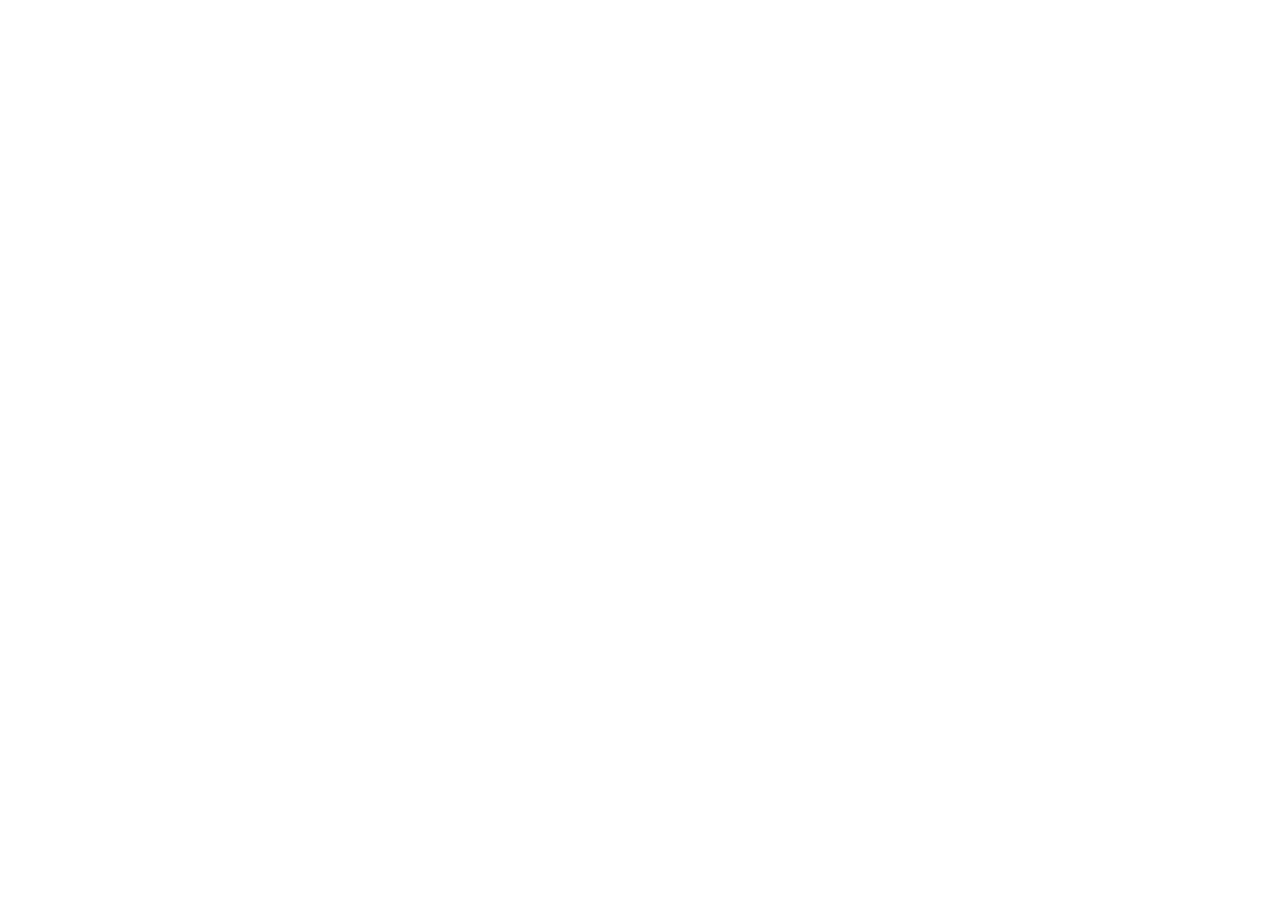
==== commit 505f3d0a: "Redirect to new portfolio at sriharichepuri.framer.website Co-Authored-By: Claude Opus 5.5 <noreply@" ====
--- a/index.html
+++ b/index.html
@@ -1,458 +1,14 @@
-<!DOCTYPE html>
+<!doctype html>
 <html lang="en">
 <head>
-<meta charset="UTF-8" />
-<meta name="viewport" content="width=device-width, initial-scale=1.0" />
-<title>Srihari Chepuri — Software Engineer</title>
-<meta name="description" content="Srihari Chepuri — Software Engineer building distributed systems, data platforms, and AI-powered developer tools." />
-<link rel="preconnect" href="https://fonts.googleapis.com" />
-<link rel="preconnect" href="https://fonts.gstatic.com" crossorigin />
-<link href="https://fonts.googleapis.com/css2?family=Sora:wght@400;600;700;800&family=Inter:wght@400;500;600&family=Caveat:wght@600;700&family=Playfair+Display:ital,wght@1,500;1,600&display=swap" rel="stylesheet" />
-<link rel="stylesheet" href="styles.css" />
-<script src="https://cdn.jsdelivr.net/npm/three@0.160.0/build/three.min.js" defer></script>
-<script src="main.js" defer></script>
+<meta charset="utf-8">
+<title>Srihari Chepuri</title>
+<meta name="viewport" content="width=device-width, initial-scale=1">
+<link rel="canonical" href="https://sriharichepuri.framer.website/">
+<meta http-equiv="refresh" content="0; url=https://sriharichepuri.framer.website/">
+<script>location.replace("https://sriharichepuri.framer.website/" + location.hash)</script>
 </head>
-<body>
-
-<!-- ===================== INTRO OVERLAY ===================== -->
-<div class="intro" id="intro" aria-hidden="true">
-  <div class="intro-word">
-    <span class="intro-hello">
-      <span class="ih-char" style="--i:0">h</span><span class="ih-char" style="--i:1">e</span><span class="ih-char" style="--i:2">l</span><span class="ih-char" style="--i:3">l</span><span class="ih-char" style="--i:4">o</span><span class="ih-dot" style="--i:5">.</span>
-    </span>
-    <span class="intro-name">
-      <span class="in-part in-first">Srihari</span>
-      <span class="in-part in-last">Chepuri</span>
-    </span>
-  </div>
-  <div class="intro-hint">click to skip</div>
-  <div class="intro-curtain"></div>
-</div>
-
-<!-- cursor glow -->
-<div class="cursor-glow" aria-hidden="true"></div>
-
-<!-- scroll progress -->
-<div class="scroll-progress" aria-hidden="true"><span></span></div>
-
-<!-- ===================== HERO / PROFILE ===================== -->
-<header class="hero" id="home">
-  <div class="orb orb-hero-right" aria-hidden="true"></div>
-  <div class="orb orb-hero-left" aria-hidden="true"></div>
-  <canvas id="torus" aria-hidden="true"></canvas>
-
-  <div class="container hero-inner">
-    <div class="badge reveal">
-      <span class="badge-dot"></span>
-      Available for opportunities
-    </div>
-
-    <h1 class="hero-title reveal" data-delay="1">
-      Hi, I'm <span class="accent"><span class="wiggle">Srihari Chepuri</span></span> <span class="wave">👋</span>
-    </h1>
-
-    <p class="hero-role reveal" data-delay="2">
-      <span class="typed-wrap"><span id="typed"></span><span class="caret"></span></span><br/>
-      based in <span class="accent-soft">Seattle, WA</span>
-    </p>
-
-    <p class="hero-blurb reveal" data-delay="2">
-      I build production-grade distributed systems and commercial data platforms — secure, scalable
-      microservices across AWS &amp; Azure, with AI-assisted development woven into the workflow.
-    </p>
-
-    <div class="hero-ctas reveal" data-delay="3">
-      <a href="#projects" class="btn btn-primary">
-        View My Work
-        <svg viewBox="0 0 24 24" width="16" height="16" fill="none" stroke="currentColor" stroke-width="2.2" stroke-linecap="round" stroke-linejoin="round"><line x1="7" y1="17" x2="17" y2="7"/><polyline points="7 7 17 7 17 17"/></svg>
-      </a>
-      <a href="#contact" class="btn btn-ghost">Get in Touch</a>
-    </div>
-
-    <div class="socials reveal" data-delay="4">
-      <a href="https://github.com/sriharichepuri21" target="_blank" rel="noopener" aria-label="GitHub" title="GitHub">
-        <svg viewBox="0 0 24 24" width="20" height="20" fill="currentColor"><path d="M12 .5C5.65.5.5 5.65.5 12c0 5.08 3.29 9.39 7.86 10.91.58.11.79-.25.79-.55v-2.15c-3.2.7-3.87-1.36-3.87-1.36-.52-1.33-1.28-1.68-1.28-1.68-1.05-.72.08-.7.08-.7 1.16.08 1.77 1.19 1.77 1.19 1.03 1.77 2.7 1.26 3.36.96.1-.75.4-1.26.73-1.55-2.55-.29-5.23-1.28-5.23-5.68 0-1.26.45-2.29 1.19-3.1-.12-.29-.52-1.46.11-3.05 0 0 .97-.31 3.18 1.18a11.08 11.08 0 0 1 5.8 0c2.2-1.49 3.17-1.18 3.17-1.18.63 1.59.23 2.76.11 3.05.74.81 1.19 1.84 1.19 3.1 0 4.41-2.69 5.38-5.25 5.67.41.35.78 1.05.78 2.12v3.14c0 .3.2.67.8.55A11.51 11.51 0 0 0 23.5 12C23.5 5.65 18.35.5 12 .5z"/></svg>
-      </a>
-      <a href="https://www.linkedin.com/in/sri-hari-417b191a1" target="_blank" rel="noopener" aria-label="LinkedIn" title="LinkedIn">
-        <svg viewBox="0 0 24 24" width="20" height="20" fill="currentColor"><path d="M20.45 20.45h-3.55v-5.57c0-1.33-.03-3.04-1.85-3.04-1.85 0-2.14 1.45-2.14 2.94v5.67H9.36V9h3.41v1.56h.05c.47-.9 1.63-1.85 3.36-1.85 3.6 0 4.27 2.37 4.27 5.46v6.28zM5.34 7.43a2.06 2.06 0 1 1 0-4.12 2.06 2.06 0 0 1 0 4.12zM7.12 20.45H3.56V9h3.56v11.45z"/></svg>
-      </a>
-      <a href="mailto:sh.chepuri21@gmail.com" aria-label="Email" title="Email">
-        <svg viewBox="0 0 24 24" width="20" height="20" fill="none" stroke="currentColor" stroke-width="2" stroke-linecap="round" stroke-linejoin="round"><rect x="2" y="4" width="20" height="16" rx="2"/><polyline points="22,6 12,13 2,6"/></svg>
-      </a>
-    </div>
-  </div>
-
-  <a href="#about" class="scroll-hint" aria-label="Scroll down"><span></span></a>
-</header>
-
-<main>
-
-<!-- ===================== TECH MARQUEE ===================== -->
-<section class="marquee-section" aria-label="Tools I work with">
-  <p class="marquee-label">Tools I work with</p>
-  <div class="marquee marquee-left">
-    <div class="marquee-track">
-      <img src="https://cdn.simpleicons.org/amazonwebservices/c9c9d4" alt="AWS" loading="lazy"/>
-      <img src="https://cdn.simpleicons.org/docker/c9c9d4" alt="Docker" loading="lazy"/>
-      <img src="https://cdn.simpleicons.org/kubernetes/c9c9d4" alt="Kubernetes" loading="lazy"/>
-      <img src="https://cdn.simpleicons.org/spring/c9c9d4" alt="Spring" loading="lazy"/>
-      <img src="https://cdn.simpleicons.org/python/c9c9d4" alt="Python" loading="lazy"/>
-      <img src="https://cdn.simpleicons.org/openjdk/c9c9d4" alt="Java" loading="lazy"/>
-      <img src="https://cdn.simpleicons.org/postgresql/c9c9d4" alt="PostgreSQL" loading="lazy"/>
-      <img src="https://cdn.simpleicons.org/apachespark/c9c9d4" alt="Spark" loading="lazy"/>
-      <img src="https://cdn.simpleicons.org/github/c9c9d4" alt="GitHub" loading="lazy"/>
-      <img src="https://cdn.simpleicons.org/gitlab/c9c9d4" alt="GitLab" loading="lazy"/>
-      <img src="https://cdn.simpleicons.org/jenkins/c9c9d4" alt="Jenkins" loading="lazy"/>
-      <img src="https://cdn.simpleicons.org/grafana/c9c9d4" alt="Grafana" loading="lazy"/>
-    </div>
-  </div>
-  <div class="marquee marquee-right">
-    <div class="marquee-track">
-      <img src="https://cdn.simpleicons.org/react/c9c9d4" alt="React" loading="lazy"/>
-      <img src="https://cdn.simpleicons.org/typescript/c9c9d4" alt="TypeScript" loading="lazy"/>
-      <img src="https://cdn.simpleicons.org/nodedotjs/c9c9d4" alt="Node.js" loading="lazy"/>
-      <img src="https://cdn.simpleicons.org/mongodb/c9c9d4" alt="MongoDB" loading="lazy"/>
-      <img src="https://cdn.simpleicons.org/redis/c9c9d4" alt="Redis" loading="lazy"/>
-      <img src="https://cdn.simpleicons.org/apacheairflow/c9c9d4" alt="Airflow" loading="lazy"/>
-      <img src="https://cdn.simpleicons.org/terraform/c9c9d4" alt="Terraform" loading="lazy"/>
-      <img src="https://cdn.simpleicons.org/intellijidea/c9c9d4" alt="IntelliJ" loading="lazy"/>
-      <img src="https://cdn.simpleicons.org/visualstudiocode/c9c9d4" alt="VS Code" loading="lazy"/>
-      <img src="https://cdn.simpleicons.org/githubactions/c9c9d4" alt="GH Actions" loading="lazy"/>
-      <img src="https://cdn.simpleicons.org/helm/c9c9d4" alt="Helm" loading="lazy"/>
-      <img src="https://cdn.simpleicons.org/microsoftazure/c9c9d4" alt="Azure" loading="lazy"/>
-    </div>
-  </div>
-</section>
-
-<!-- ===================== ABOUT ===================== -->
-<section class="section" id="about">
-  <div class="container">
-    <div class="section-head reveal">
-      <span class="label">About Me</span>
-      <h2 class="section-title">A bit about <span class="grad-text">me</span></h2>
-      <div class="title-rule"></div>
-    </div>
-
-    <div class="about-grid">
-      <div class="about-text reveal">
-        <p>
-          I'm a software engineer with <strong>3+ years</strong> building production-grade distributed
-          systems and commercial data platforms in large corporate environments. I care deeply about
-          system design, application development, and operational stability — working primarily in
-          <strong>Java, Python, and C#</strong>.
-        </p>
-        <p>
-          I've shipped secure, scalable microservices across AWS and Azure, and I use AI-assisted
-          development tools — GitHub Copilot, ChatGPT, Claude — to accelerate code generation,
-          refactoring, test creation, and documentation, always validating outputs through peer
-          review and automated testing.
-        </p>
-        <div class="about-stats">
-          <div class="stat">
-            <span class="stat-num grad-text" data-count="3">0</span><span class="stat-suffix">+</span>
-            <span class="stat-label">Years of Experience</span>
-          </div>
-          <div class="stat">
-            <span class="stat-num grad-text" data-count="500">0</span><span class="stat-suffix">M+</span>
-            <span class="stat-label">Daily Requests Handled</span>
-          </div>
-          <div class="stat">
-            <span class="stat-num grad-text" data-count="10">0</span><span class="stat-suffix">TB+</span>
-            <span class="stat-label">Data Processed / Day</span>
-          </div>
-          <div class="stat">
-            <span class="stat-num grad-text" data-count="7">0</span><span class="stat-suffix">x</span>
-            <span class="stat-label">Pipeline Throughput Gain</span>
-          </div>
-        </div>
-      </div>
-
-      <div class="about-card reveal spot" data-delay="1">
-        <div class="about-card-head">
-          <span class="avatar">
-            <svg viewBox="0 0 24 24" width="26" height="26" fill="none" stroke="currentColor" stroke-width="1.7" stroke-linecap="round" stroke-linejoin="round"><path d="M20 21v-2a4 4 0 0 0-4-4H8a4 4 0 0 0-4 4v2"/><circle cx="12" cy="7" r="4"/></svg>
-          </span>
-          <div>
-            <h3>Who I Am</h3>
-            <p class="muted">My professional identity</p>
-          </div>
-        </div>
-        <p class="about-card-body">
-          A builder who loves turning ambiguous problems into resilient systems. From data pipelines
-          processing terabytes to RAG-powered internal tools — I'm happiest when shipping things
-          that hold up in production and make other engineers' lives easier.
-        </p>
-        <div class="about-chips">
-          <span>System Design</span>
-          <span>Microservices</span>
-          <span>CI/CD</span>
-          <span>AI-Assisted Dev</span>
-          <span>Operational Stability</span>
-        </div>
-      </div>
-    </div>
-  </div>
-</section>
-
-<!-- ===================== EXPERIENCE ===================== -->
-<section class="section" id="experience">
-  <div class="orb orb-exp" aria-hidden="true"></div>
-  <div class="container">
-    <div class="section-head reveal">
-      <span class="label">Experience</span>
-      <h2 class="section-title">My <span class="grad-text">Journey</span></h2>
-      <div class="title-rule"></div>
-      <p class="section-sub">Professional experience and career progression</p>
-    </div>
-
-    <div class="timeline">
-
-      <article class="tl-card reveal spot">
-        <div class="tl-top">
-          <div class="tl-icon"><svg viewBox="0 0 24 24" fill="none" stroke="currentColor" stroke-width="1.8" stroke-linecap="round" stroke-linejoin="round"><rect x="2" y="7" width="20" height="14" rx="2"/><path d="M16 7V5a2 2 0 0 0-2-2h-4a2 2 0 0 0-2 2v2"/></svg></div>
-          <div class="tl-head">
-            <h3>Software Engineer</h3>
-            <div class="tl-meta"><span class="company">LiveRamp</span><span class="loc">Remote (USA)</span></div>
-          </div>
-          <span class="tl-badge current">May 2026 – Present • Current</span>
-        </div>
-        <ul class="tl-points">
-          <li>Built distributed backend services in Java (Spring Boot) and Python (Django) processing <strong>10+ TB/day</strong>, integrating LangChain-based agents for automated data quality validation that reduced manual review cycles by 40%.</li>
-          <li>Improved multi-tenant backend services handling <strong>500M+ daily requests</strong> using PostgreSQL-backed state management while maintaining availability.</li>
-          <li>Built CloudWatch + Grafana observability dashboards, cutting P95 latency from <strong>1.2s → 340ms</strong>.</li>
-          <li>Benchmarked EC2 instance families and optimized workload placement, reducing compute costs by <strong>50%</strong> at 99.9% availability.</li>
-          <li>Containerized microservices with Docker; deployed to EKS via Helm + Spinnaker with canary releases and automated rollbacks, reducing production escalations by 40%.</li>
-        </ul>
-        <div class="chips"><span>Java</span><span>Python</span><span>Spring Boot</span><span>Django</span><span>LangChain</span><span>PostgreSQL</span><span>AWS</span><span>EKS</span><span>Docker</span><span>Spinnaker</span><span>Grafana</span></div>
-      </article>
-
-      <article class="tl-card reveal spot">
-        <div class="tl-top">
-          <div class="tl-icon"><svg viewBox="0 0 24 24" fill="none" stroke="currentColor" stroke-width="1.8" stroke-linecap="round" stroke-linejoin="round"><rect x="2" y="7" width="20" height="14" rx="2"/><path d="M16 7V5a2 2 0 0 0-2-2h-4a2 2 0 0 0-2 2v2"/></svg></div>
-          <div class="tl-head">
-            <h3>Software Engineer Co-op</h3>
-            <div class="tl-meta"><span class="company">LiveRamp</span><span class="loc">Remote (USA)</span></div>
-          </div>
-          <span class="tl-badge">Aug 2025 – Apr 2026</span>
-        </div>
-        <ul class="tl-points">
-          <li>Built Java &amp; Python migration automation tooling for a large-scale dataset management system, cutting manual effort by 45% and migrating <strong>50+ TiB</strong> across distributed storage with comprehensive unit tests for data integrity.</li>
-          <li>Orchestrated migration workflows with Temporal and Apache Airflow, improving end-to-end throughput by 20%.</li>
-          <li>Redesigned a high-throughput Parquet ingestion pipeline from Spark-generated files — error-handling + version-skipping logic lifted capacity from <strong>90 → 700 configs/day (7x)</strong>.</li>
-        </ul>
-        <div class="chips"><span>Java</span><span>Python</span><span>Temporal</span><span>Apache Airflow</span><span>Spark</span><span>Parquet</span></div>
-      </article>
-
-      <article class="tl-card reveal spot">
-        <div class="tl-top">
-          <div class="tl-icon"><svg viewBox="0 0 24 24" fill="none" stroke="currentColor" stroke-width="1.8" stroke-linecap="round" stroke-linejoin="round"><rect x="2" y="7" width="20" height="14" rx="2"/><path d="M16 7V5a2 2 0 0 0-2-2h-4a2 2 0 0 0-2 2v2"/></svg></div>
-          <div class="tl-head">
-            <h3>Programmer Analyst (Backend Engineer)</h3>
-            <div class="tl-meta"><span class="company">University of North Texas</span><span class="loc">Denton, Texas</span></div>
-          </div>
-          <span class="tl-badge">Jan 2025 – May 2025</span>
-        </div>
-        <ul class="tl-points">
-          <li>Built Python REST APIs for an internal RAG tool letting staff query PostgreSQL &amp; MySQL in natural language; caching layer cut repeat query latency by 30%.</li>
-          <li>Added LangChain agents to a Node.js/Express backend to automate metadata labeling and task scheduling, replacing a manual weekly triage process.</li>
-          <li>Built JavaScript UI features for QGIS geospatial tools and accessibility improvements to Unity applications.</li>
-        </ul>
-        <div class="chips"><span>Python</span><span>Node.js</span><span>Express</span><span>LangChain</span><span>PostgreSQL</span><span>MySQL</span><span>JavaScript</span></div>
-      </article>
-
-      <article class="tl-card reveal spot">
-        <div class="tl-top">
-          <div class="tl-icon"><svg viewBox="0 0 24 24" fill="none" stroke="currentColor" stroke-width="1.8" stroke-linecap="round" stroke-linejoin="round"><rect x="2" y="7" width="20" height="14" rx="2"/><path d="M16 7V5a2 2 0 0 0-2-2h-4a2 2 0 0 0-2 2v2"/></svg></div>
-          <div class="tl-head">
-            <h3>Software Engineer</h3>
-            <div class="tl-meta"><span class="company">Zebra Technologies</span><span class="loc">Hyderabad, India</span></div>
-          </div>
-          <span class="tl-badge">Jan 2022 – Mar 2024</span>
-        </div>
-        <ul class="tl-points">
-          <li>Led design and delivery of a data version management service exposing Thrift/Java APIs backed by MySQL with OAuth2, enabling consistent versioned data access for downstream teams.</li>
-          <li>Resolved <strong>50+ critical production incidents</strong> across JVM backend services powering PTT Pro for <strong>10,000+ daily users</strong>, driving down recurring failure classes on-call.</li>
-          <li>Added user-interaction tracking via Java, Spring Boot, and AWS EventBridge, giving product teams feature-adoption insights.</li>
-          <li>Implemented RBAC + OAuth2 for PTT Pro APIs on AWS Lambda, securing multi-tenant access; added unit/integration tests to AWS CodePipeline CI/CD as part of shift-left testing.</li>
-        </ul>
-        <div class="chips"><span>Java</span><span>Spring Boot</span><span>Thrift</span><span>MySQL</span><span>OAuth2</span><span>RBAC</span><span>AWS Lambda</span><span>EventBridge</span><span>CodePipeline</span></div>
-      </article>
-
-    </div>
-  </div>
-</section>
-
-<!-- ===================== PROJECTS ===================== -->
-<section class="section section-alt" id="projects">
-  <div class="container">
-    <div class="section-head reveal">
-      <span class="label">Projects</span>
-      <h2 class="section-title">Featured <span class="grad-text">Work</span></h2>
-      <div class="title-rule"></div>
-      <p class="section-sub">A showcase of my latest projects and contributions</p>
-    </div>
-
-    <div class="projects-grid">
-      <article class="project-card reveal tilt spot">
-        <div class="project-head">
-          <span class="project-emoji">🧾</span>
-          <a class="project-ext" href="https://github.com/sriharichepuri21" target="_blank" rel="noopener" aria-label="Open project">
-            <svg viewBox="0 0 24 24" width="18" height="18" fill="none" stroke="currentColor" stroke-width="2.2" stroke-linecap="round" stroke-linejoin="round"><line x1="7" y1="17" x2="17" y2="7"/><polyline points="7 7 17 7 17 17"/></svg>
-          </a>
-        </div>
-        <h3>Serverless Receipt Processing Pipeline</h3>
-        <p>An AWS serverless pipeline using API Gateway, Lambda, EventBridge, DynamoDB, and LLMs to extract receipt data — with CDK deployment, monitoring, and failure handling.</p>
-        <div class="chips"><span>AWS Lambda</span><span>API Gateway</span><span>EventBridge</span><span>DynamoDB</span><span>LLMs</span><span>AWS CDK</span></div>
-      </article>
-
-      <article class="project-card reveal tilt spot" data-delay="1">
-        <div class="project-head">
-          <span class="project-emoji">🔍</span>
-          <a class="project-ext" href="https://github.com/sriharichepuri21" target="_blank" rel="noopener" aria-label="Open project">
-            <svg viewBox="0 0 24 24" width="18" height="18" fill="none" stroke="currentColor" stroke-width="2.2" stroke-linecap="round" stroke-linejoin="round"><line x1="7" y1="17" x2="17" y2="7"/><polyline points="7 7 17 7 17 17"/></svg>
-          </a>
-        </div>
-        <h3>Codebase Q&amp;A Engine</h3>
-        <p>A RAG-based code search tool using AST-aware chunking and pgvector, generating answers with file and line-level citations so answers are always verifiable.</p>
-        <div class="chips"><span>Python</span><span>RAG</span><span>pgvector</span><span>FastAPI</span><span>AST Parsing</span><span>Embeddings</span></div>
-      </article>
-    </div>
-
-    <div class="view-all reveal">
-      <a href="https://github.com/sriharichepuri21" target="_blank" rel="noopener">
-        View All Projects
-        <svg viewBox="0 0 24 24" width="16" height="16" fill="none" stroke="currentColor" stroke-width="2.2" stroke-linecap="round" stroke-linejoin="round"><line x1="7" y1="17" x2="17" y2="7"/><polyline points="7 7 17 7 17 17"/></svg>
-      </a>
-    </div>
-  </div>
-</section>
-
-<!-- ===================== SKILLS ===================== -->
-<section class="section" id="skills">
-  <div class="orb orb-skills" aria-hidden="true"></div>
-  <div class="container">
-    <div class="section-head reveal">
-      <span class="label">Skills &amp; Technologies</span>
-      <h2 class="section-title">My Tech <span class="grad-text">Toolbox</span></h2>
-      <div class="title-rule"></div>
-    </div>
-
-    <div class="skills-groups">
-      <div class="skill-group reveal"><h4>Languages</h4><div class="chips big"><span>Java</span><span>Python</span><span>C++</span><span>C#</span><span>JavaScript</span><span>TypeScript</span><span>SQL</span><span>Bash</span></div></div>
-      <div class="skill-group reveal"><h4>Backend &amp; APIs</h4><div class="chips big"><span>Spring Boot</span><span>FastAPI</span><span>Node.js</span><span>Express</span><span>REST</span><span>gRPC</span><span>GraphQL</span><span>Microservices</span></div></div>
-      <div class="skill-group reveal"><h4>AI-Assisted Development</h4><div class="chips big"><span>GitHub Copilot</span><span>ChatGPT</span><span>Claude</span><span>RAG</span><span>pgvector</span><span>Prompt Engineering</span></div></div>
-      <div class="skill-group reveal"><h4>Frontend</h4><div class="chips big"><span>React</span><span>Vue</span><span>TypeScript</span><span>JavaScript</span></div></div>
-      <div class="skill-group reveal"><h4>Databases</h4><div class="chips big"><span>PostgreSQL</span><span>MySQL</span><span>MongoDB</span><span>Redis</span><span>SingleStore</span></div></div>
-      <div class="skill-group reveal"><h4>Data &amp; Analytics</h4><div class="chips big"><span>Apache Spark</span><span>Hadoop</span><span>Airflow</span><span>Tableau</span><span>Power BI</span></div></div>
-      <div class="skill-group reveal"><h4>Cloud &amp; Infrastructure</h4><div class="chips big"><span>AWS</span><span>Azure</span><span>Docker</span><span>Kubernetes</span><span>Helm</span><span>Temporal</span></div></div>
-      <div class="skill-group reveal"><h4>CI/CD &amp; DevOps</h4><div class="chips big"><span>Jenkins</span><span>ArgoCD</span><span>Spinnaker</span><span>GitHub Actions</span><span>Grafana</span></div></div>
-      <div class="skill-group reveal"><h4>Security &amp; Testing</h4><div class="chips big"><span>OAuth2</span><span>RBAC</span><span>HashiCorp Vault</span><span>JUnit</span><span>TDD</span></div></div>
-    </div>
-  </div>
-</section>
-
-<!-- ===================== BLOG ===================== -->
-<section class="section section-alt" id="blog">
-  <div class="container">
-    <div class="section-head reveal">
-      <span class="label">Blog</span>
-      <h2 class="section-title">Latest <span class="grad-text">Articles</span></h2>
-      <div class="title-rule"></div>
-    </div>
-    <div class="blog-empty reveal">
-      <div class="blog-icon">
-        <svg viewBox="0 0 24 24" fill="none" stroke="currentColor" stroke-width="1.6" stroke-linecap="round" stroke-linejoin="round"><path d="M12 20h9"/><path d="M16.5 3.5a2.12 2.12 0 0 1 3 3L7 19l-4 1 1-4L16.5 3.5z"/></svg>
-      </div>
-      <h3>Articles coming soon</h3>
-      <p>I'm preparing some posts about distributed systems, data pipelines, and AI-assisted development. Stay tuned! 📝</p>
-    </div>
-  </div>
-</section>
-
-<!-- ===================== CONTACT ===================== -->
-<section class="section" id="contact">
-  <div class="orb orb-contact-r" aria-hidden="true"></div>
-  <div class="orb orb-contact-l" aria-hidden="true"></div>
-  <div class="container">
-    <div class="section-head reveal">
-      <span class="label">Get In Touch</span>
-      <h2 class="section-title">Let's <span class="grad-text">Connect</span></h2>
-      <div class="title-rule"></div>
-      <p class="section-sub">Open to new opportunities and interesting projects</p>
-    </div>
-
-    <div class="contact-tiles">
-      <a class="contact-tile reveal" href="mailto:sh.chepuri21@gmail.com">
-        <span class="ct-icon">
-          <svg viewBox="0 0 24 24" width="22" height="22" fill="none" stroke="currentColor" stroke-width="2" stroke-linecap="round" stroke-linejoin="round"><rect x="2" y="4" width="20" height="16" rx="2"/><polyline points="22,6 12,13 2,6"/></svg>
-        </span>
-        <span class="ct-label">Email</span>
-        <span class="ct-value">sh.chepuri21@gmail.com</span>
-      </a>
-      <a class="contact-tile reveal" data-delay="1" href="tel:+14255875203">
-        <span class="ct-icon">
-          <svg viewBox="0 0 24 24" width="22" height="22" fill="none" stroke="currentColor" stroke-width="2" stroke-linecap="round" stroke-linejoin="round"><path d="M22 16.92v3a2 2 0 0 1-2.18 2 19.79 19.79 0 0 1-8.63-3.07 19.5 19.5 0 0 1-6-6 19.79 19.79 0 0 1-3.07-8.67A2 2 0 0 1 4.11 2h3a2 2 0 0 1 2 1.72c.12.9.34 1.79.66 2.64a2 2 0 0 1-.45 2.11L8.09 9.91a16 16 0 0 0 6 6l1.44-1.23a2 2 0 0 1 2.11-.45c.85.32 1.74.54 2.64.66A2 2 0 0 1 22 16.92z"/></svg>
-        </span>
-        <span class="ct-label">Phone</span>
-        <span class="ct-value">425-587-5203</span>
-      </a>
-    </div>
-
-    <div class="resume-callout reveal">
-      <span class="rc-icon">
-        <svg viewBox="0 0 24 24" width="24" height="24" fill="none" stroke="currentColor" stroke-width="1.8" stroke-linecap="round" stroke-linejoin="round"><path d="M14 2H6a2 2 0 0 0-2 2v16a2 2 0 0 0 2 2h12a2 2 0 0 0 2-2V8z"/><polyline points="14 2 14 8 20 8"/><line x1="16" y1="13" x2="8" y2="13"/><line x1="16" y1="17" x2="8" y2="17"/></svg>
-      </span>
-      <div class="rc-text">
-        <h3>Want my full résumé?</h3>
-        <p>Feel free to reach out — I'd be happy to share it.</p>
-      </div>
-      <a href="mailto:sh.chepuri21@gmail.com?subject=Résumé%20Request%20%E2%80%94%20Srihari%20Chepuri" class="btn btn-primary rc-btn">
-        Get Résumé Here
-        <svg viewBox="0 0 24 24" width="16" height="16" fill="none" stroke="currentColor" stroke-width="2.2" stroke-linecap="round" stroke-linejoin="round"><line x1="7" y1="17" x2="17" y2="7"/><polyline points="7 7 17 7 17 17"/></svg>
-      </a>
-    </div>
-
-    <div class="socials contact-socials reveal">
-      <a href="https://github.com/sriharichepuri21" target="_blank" rel="noopener" aria-label="GitHub"><svg viewBox="0 0 24 24" width="20" height="20" fill="currentColor"><path d="M12 .5C5.65.5.5 5.65.5 12c0 5.08 3.29 9.39 7.86 10.91.58.11.79-.25.79-.55v-2.15c-3.2.7-3.87-1.36-3.87-1.36-.52-1.33-1.28-1.68-1.28-1.68-1.05-.72.08-.7.08-.7 1.16.08 1.77 1.19 1.77 1.19 1.03 1.77 2.7 1.26 3.36.96.1-.75.4-1.26.73-1.55-2.55-.29-5.23-1.28-5.23-5.68 0-1.26.45-2.29 1.19-3.1-.12-.29-.52-1.46.11-3.05 0 0 .97-.31 3.18 1.18a11.08 11.08 0 0 1 5.8 0c2.2-1.49 3.17-1.18 3.17-1.18.63 1.59.23 2.76.11 3.05.74.81 1.19 1.84 1.19 3.1 0 4.41-2.69 5.38-5.25 5.67.41.35.78 1.05.78 2.12v3.14c0 .3.2.67.8.55A11.51 11.51 0 0 0 23.5 12C23.5 5.65 18.35.5 12 .5z"/></svg></a>
-      <a href="https://www.linkedin.com/in/sri-hari-417b191a1" target="_blank" rel="noopener" aria-label="LinkedIn"><svg viewBox="0 0 24 24" width="20" height="20" fill="currentColor"><path d="M20.45 20.45h-3.55v-5.57c0-1.33-.03-3.04-1.85-3.04-1.85 0-2.14 1.45-2.14 2.94v5.67H9.36V9h3.41v1.56h.05c.47-.9 1.63-1.85 3.36-1.85 3.6 0 4.27 2.37 4.27 5.46v6.28zM5.34 7.43a2.06 2.06 0 1 1 0-4.12 2.06 2.06 0 0 1 0 4.12zM7.12 20.45H3.56V9h3.56v11.45z"/></svg></a>
-      <a href="mailto:sh.chepuri21@gmail.com" aria-label="Email"><svg viewBox="0 0 24 24" width="20" height="20" fill="none" stroke="currentColor" stroke-width="2" stroke-linecap="round" stroke-linejoin="round"><rect x="2" y="4" width="20" height="16" rx="2"/><polyline points="22,6 12,13 2,6"/></svg></a>
-    </div>
-  </div>
-</section>
-
-</main>
-
-<footer class="footer">
-  <div class="container">
-    <div class="footer-left">
-      <p class="footer-brand">Designed &amp; Built by <a href="#home">Srihari Chepuri</a></p>
-      <p class="footer-copy">© 2026 Srihari Chepuri. All rights reserved.</p>
-    </div>
-    <div class="heart">
-      <svg viewBox="0 0 24 24" width="18" height="18" fill="url(#hgrad)"><defs><linearGradient id="hgrad" x1="0" y1="0" x2="1" y2="1"><stop offset="0" stop-color="#ffc93c"/><stop offset=".5" stop-color="#ff7a18"/><stop offset="1" stop-color="#f5317f"/></linearGradient></defs><path d="M12 21.35l-1.45-1.32C5.4 15.36 2 12.28 2 8.5 2 5.42 4.42 3 7.5 3c1.74 0 3.41.81 4.5 2.09C13.09 3.81 14.76 3 16.5 3 19.58 3 22 5.42 22 8.5c0 3.78-3.4 6.86-8.55 11.54L12 21.35z"/></svg>
-    </div>
-  </div>
-</footer>
-
-<!-- sticky bottom-right nav -->
-<nav class="dock" aria-label="Quick navigation">
-  <button class="dock-btn" id="dock-menu" aria-label="Menu" title="Menu">
-    <svg viewBox="0 0 24 24" width="18" height="18" fill="none" stroke="currentColor" stroke-width="2.2" stroke-linecap="round"><line x1="4" y1="7" x2="20" y2="7"/><line x1="4" y1="12" x2="20" y2="12"/><line x1="4" y1="17" x2="20" y2="17"/></svg>
-  </button>
-  <button class="dock-btn" id="dock-top" aria-label="Back to top" title="Back to top">
-    <svg viewBox="0 0 24 24" width="18" height="18" fill="none" stroke="currentColor" stroke-width="2.2" stroke-linecap="round" stroke-linejoin="round"><line x1="12" y1="19" y2="5"/><polyline points="5 12 12 5 19 12"/></svg>
-  </button>
-</nav>
-
-<!-- dock menu overlay -->
-<div class="dock-overlay" id="dock-overlay" aria-hidden="true">
-  <a href="#about">About</a>
-  <a href="#experience">Experience</a>
-  <a href="#projects">Projects</a>
-  <a href="#skills">Skills</a>
-  <a href="#blog">Blog</a>
-  <a href="#contact">Contact</a>
-</div>
-
+<body style="font-family:system-ui,sans-serif;background:#fff;color:#111;padding:40px">
+<p>My portfolio has moved to <a href="https://sriharichepuri.framer.website/">sriharichepuri.framer.website</a>.</p>
 </body>
 </html>
